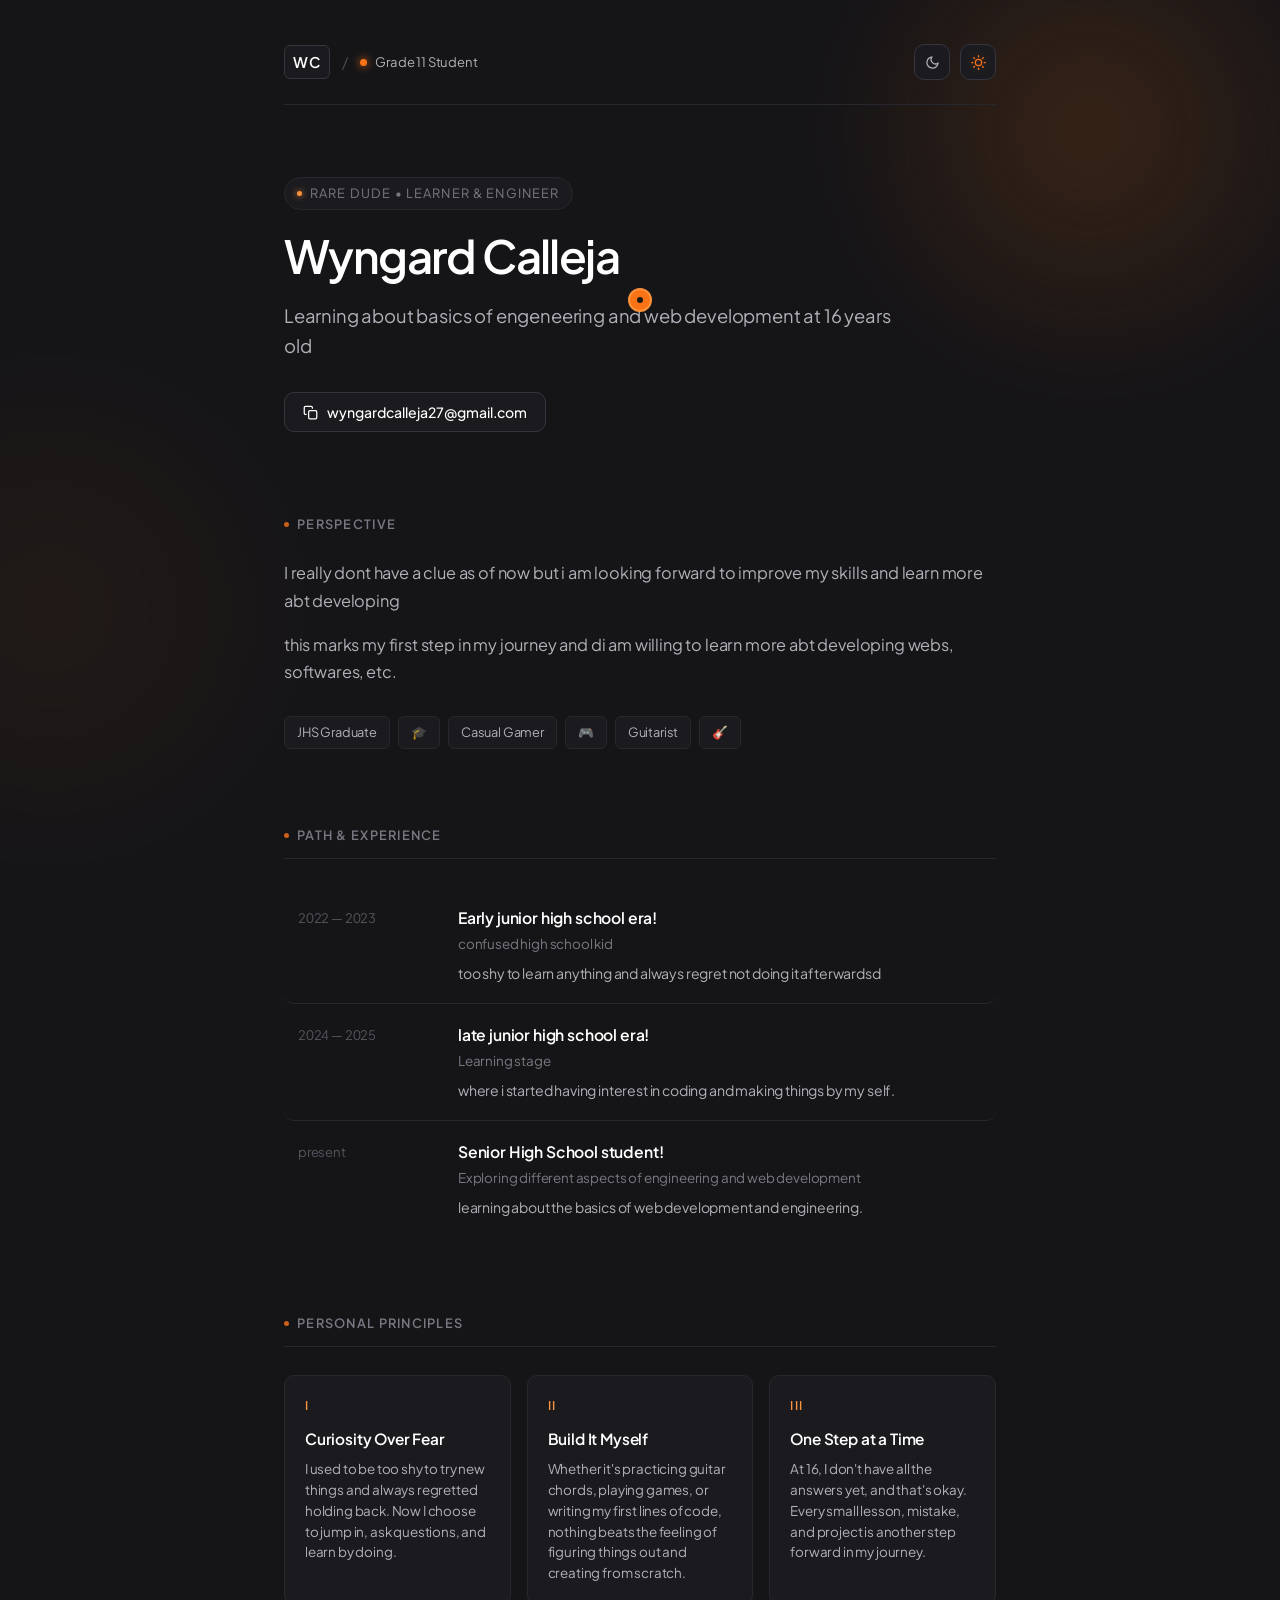
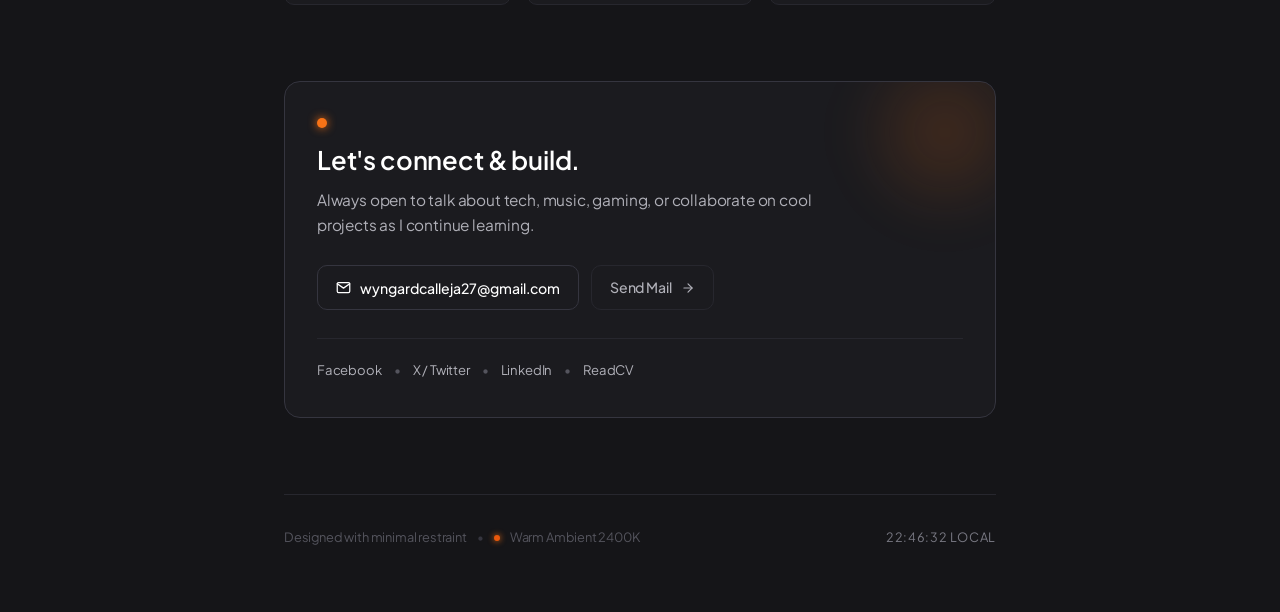
==== index.html @ b014ed05 "Initial commit: minimalist portfolio website" ====
<!DOCTYPE html>
<html lang="en">

<head>
  <meta charset="UTF-8">
  <meta name="viewport" content="width=device-width, initial-scale=1.0">
  <title>Profile — Minimalist Portfolio</title>
  <meta name="description"
    content="A minimalist profile website featuring calm typography, muted grays, soft whites, and cozy warm orange lighting.">
  <link rel="preconnect" href="https://fonts.googleapis.com">
  <link rel="preconnect" href="https://fonts.gstatic.com" crossorigin>
  <link href="https://fonts.googleapis.com/css2?family=Plus+Jakarta+Sans:wght@300;400;500;600&display=swap"
    rel="stylesheet">
  <link rel="stylesheet" href="style.css">
</head>

<body>

  <!-- Ambient Warm Lighting Background Elements -->
  <div class="ambient-glow ambient-glow-top" aria-hidden="true"></div>
  <div class="ambient-glow ambient-glow-side" aria-hidden="true"></div>
  <div class="cursor-glow" id="cursorGlow" aria-hidden="true"></div>

  <!-- Main Container -->
  <div class="page-wrapper">

    <!-- Top Navigation / Controls Bar -->
    <header class="top-nav">
      <div class="brand">
        <span class="brand-monogram">WC</span>
        <span class="brand-divider">/</span>
        <span class="brand-status">
          <span class="status-dot"></span>
          <span>Grade 11 Student</span>
        </span>
      </div>

      <div class="nav-controls">
        <!-- Theme Toggle (Dark / Light) -->
        <button class="toggle-btn" id="themeBtn" type="button" aria-label="Toggle dark or light theme"
          title="Toggle theme">
          <span class="toggle-icon" id="themeIcon" aria-hidden="true">
            <svg width="15" height="15" viewBox="0 0 24 24" fill="none" stroke="currentColor" stroke-width="2"
              stroke-linecap="round" stroke-linejoin="round">
              <path d="M21 12.79A9 9 0 1 1 11.21 3 7 7 0 0 0 21 12.79z"></path>
            </svg>
          </span>
        </button>

        <!-- Warmth Toggle (On / Off) -->
        <button class="toggle-btn is-active" id="lightBtn" type="button" aria-label="Toggle warm ambient light"
          title="Toggle warm ambient light">
          <span class="toggle-icon light-toggle-icon" id="lightIcon" aria-hidden="true">
            <svg width="15" height="15" viewBox="0 0 24 24" fill="none" stroke="currentColor" stroke-width="2"
              stroke-linecap="round" stroke-linejoin="round">
              <circle cx="12" cy="12" r="5"></circle>
              <line x1="12" y1="1" x2="12" y2="3"></line>
              <line x1="12" y1="21" x2="12" y2="23"></line>
              <line x1="4.22" y1="4.22" x2="5.64" y2="5.64"></line>
              <line x1="18.36" y1="18.36" x2="19.78" y2="19.78"></line>
              <line x1="1" y1="12" x2="3" y2="12"></line>
              <line x1="21" y1="12" x2="23" y2="12"></line>
              <line x1="4.22" y1="19.78" x2="5.64" y2="18.36"></line>
              <line x1="18.36" y1="5.64" x2="19.78" y2="4.22"></line>
            </svg>
          </span>
        </button>
      </div>
    </header>

    <!-- Main Content -->
    <main class="main-content">

      <!-- Hero Section -->
      <section class="section hero-section">
        <div class="hero-badge">
          <span class="badge-flare"></span>
          <span>Rare dude &bull; Learner &amp; Engineer</span>
        </div>

        <h1 class="hero-title">
          Wyngard Calleja
        </h1>

        <p class="hero-tagline">
          Learning about basics of engeneering and web development at 16 years old
        </p>

        <div class="hero-actions">
          <button class="btn btn-primary" id="copyEmailBtn" data-email="wyngardcalleja27@gmail.com">
            <svg width="15" height="15" viewBox="0 0 24 24" fill="none" stroke="currentColor" stroke-width="2"
              stroke-linecap="round" stroke-linejoin="round">
              <rect x="9" y="9" width="13" height="13" rx="2" ry="2"></rect>
              <path d="M5 15H4a2 2 0 0 1-2-2V4a2 2 0 0 1 2-2h9a2 2 0 0 1 2 2v1"></path>
            </svg>
            <span>wyngardcalleja27@gmail.com</span>
          </button>
        </div>
      </section>

      <!-- About / Philosophy Section -->
      <section class="section about-section">
        <div class="section-label">
          <span class="label-dot"></span>
          <span>Perspective</span>
        </div>

        <div class="about-grid">
          <div class="about-text">
            <p>
              I really dont have a clue as of now but i am looking forward to improve my skills and learn more abt
              developing
            </p>
            <p>
              this marks my first step in my journey and di am willing to learn more abt developing webs, softwares,
              etc.
            </p>
          </div>

          <div class="focus-tags">
            <span class="tag">JHS Graduate</span>
            <span class="tag">🎓</span>
            <span class="tag">Casual Gamer</span>
            <span class="tag">🎮</span>
            <span class="tag">Guitarist</span>
            <span class="tag">🎸</span>
          </div>
        </div>
      </section>

      <!-- Experience / Timeline Section -->
      <section class="section experience-section">
        <div class="section-header">
          <div class="section-label">
            <span class="label-dot"></span>
            <span>Path &amp; Experience</span>
          </div>
        </div>

        <div class="experience-list">
          <div class="experience-row">
            <div class="exp-period">2022 &mdash; 2023</div>
            <div class="exp-details">
              <div class="exp-role">Early junior high school era!</div>
              <div class="exp-org">confused high school kid</div>
              <p class="exp-summary">too shy to learn anything and always regret not doing it afterwardsd </p>
            </div>
          </div>

          <div class="experience-row">
            <div class="exp-period">2024 &mdash; 2025</div>
            <div class="exp-details">
              <div class="exp-role">late junior high school era!</div>
              <div class="exp-org">Learning stage</div>
              <p class="exp-summary">where i started having interest in coding and making things by my self.</p>
            </div>
          </div>

          <div class="experience-row">
            <div class="exp-period">present</div>
            <div class="exp-details">
              <div class="exp-role">Senior High School student!</div>
              <div class="exp-org">Exploring different aspects of engineering and web development</div>
              <p class="exp-summary">learning about the basics of web development and engineering.</p>
            </div>
          </div>
        </div>
      </section>

      <!-- Principles Section -->
      <section class="section principles-section">
        <div class="section-header">
          <div class="section-label">
            <span class="label-dot"></span>
            <span>Personal Principles</span>
          </div>
        </div>

        <div class="principles-grid">
          <div class="principle-card">
            <span class="principle-index">I</span>
            <h4 class="principle-title">Curiosity Over Fear</h4>
            <p class="principle-text">I used to be too shy to try new things and always regretted holding back. Now I
              choose to jump in, ask questions, and learn by doing.</p>
          </div>

          <div class="principle-card">
            <span class="principle-index">II</span>
            <h4 class="principle-title">Build It Myself</h4>
            <p class="principle-text">Whether it's practicing guitar chords, playing games, or writing my first lines of
              code, nothing beats the feeling of figuring things out and creating from scratch.</p>
          </div>

          <div class="principle-card">
            <span class="principle-index">III</span>
            <h4 class="principle-title">One Step at a Time</h4>
            <p class="principle-text">At 16, I don't have all the answers yet, and that's okay. Every small lesson,
              mistake, and project is another step forward in my journey.</p>
          </div>
        </div>
      </section>

      <!-- Contact / Connect Section -->
      <section class="section contact-section">
        <div class="contact-box">
          <div class="contact-header">
            <div class="warm-indicator"></div>
            <h2 class="contact-title">Let's connect &amp; build.</h2>
            <p class="contact-subtitle">
              Always open to talk about tech, music, gaming, or collaborate on cool projects as I continue learning.
            </p>
          </div>

          <div class="contact-actions">
            <button class="btn btn-primary" id="copyEmailBtnSecondary" data-email="wyngardcalleja27@gmail.com">
              <svg width="15" height="15" viewBox="0 0 24 24" fill="none" stroke="currentColor" stroke-width="2"
                stroke-linecap="round" stroke-linejoin="round">
                <path d="M4 4h16c1.1 0 2 .9 2 2v12c0 1.1-.9 2-2 2H4c-1.1 0-2-.9-2-2V6c0-1.1.9-2 2-2z"></path>
                <polyline points="22,6 12,13 2,6"></polyline>
              </svg>
              <span>wyngardcalleja27@gmail.com</span>
            </button>

            <a href="mailto:wyngardcalleja27@gmail.com" class="btn btn-secondary">
              <span>Send Mail</span>
              <svg width="14" height="14" viewBox="0 0 24 24" fill="none" stroke="currentColor" stroke-width="2"
                stroke-linecap="round" stroke-linejoin="round">
                <line x1="5" y1="12" x2="19" y2="12"></line>
                <polyline points="12 5 19 12 12 19"></polyline>
              </svg>
            </a>
          </div>

          <div class="social-links">
            <a href="https://www.facebook.com/wyncalleja27" target="_blank" rel="noopener noreferrer"
              class="social-link">Facebook</a>
            <span class="social-sep">&bull;</span>
            <a href="https://x.com" target="_blank" rel="noopener noreferrer" class="social-link">X / Twitter</a>
            <span class="social-sep">&bull;</span>
            <a href="https://linkedin.com" target="_blank" rel="noopener noreferrer" class="social-link">LinkedIn</a>
            <span class="social-sep">&bull;</span>
            <a href="https://readcv.com" target="_blank" rel="noopener noreferrer" class="social-link">ReadCV</a>
          </div>
        </div>
      </section>

    </main>

    <!-- Footer -->
    <footer class="footer">
      <div class="footer-left">
        <span>Designed with minimal restraint</span>
        <span class="footer-divider">&bull;</span>
        <span class="warm-dot-small"></span>
        <span>Warm Ambient 2400K</span>
      </div>

      <div class="footer-right">
        <span id="localTimeDisplay">00:00:00</span>
      </div>
    </footer>

  </div>

  <!-- Minimal Toast Notification -->
  <div class="toast" id="toast" role="status" aria-live="polite">
    <span class="toast-warm-icon">&bull;</span>
    <span class="toast-text" id="toastText">Email copied to clipboard</span>
  </div>

  <script src="script.js"></script>
</body>

</html>
---- style.css ----
/* ==========================================================================
   MINIMALIST PROFILE & PORTFOLIO STYLESHEET
   Palette: Grayscale (zinc/charcoal grays & white) + Warm Amber/Orange Lighting
   Design: Deep calm tones, zero clutter, warm atmospheric glow.
   ========================================================================== */

/* --------------------------------------------------------------------------
   Root Variables (Curated Grayscale & Warm Luminescence)
   -------------------------------------------------------------------------- */
:root {
  /* Surface Grays (from deep subdued slate to elevated cards) */
  --bg-primary: #151518;
  --bg-secondary: #1b1b1f;
  --bg-tertiary: #232328;
  --bg-elevated: #292930;
  --bg-hover: #32323b;
  --bg-pill: #1f1f24;

  /* Borders & Dividers */
  --border-subtle: #27272e;
  --border-medium: #35353f;
  --border-active: #4a4a58;

  /* Typography Grays & White */
  --text-white: #ffffff;
  --text-primary: #ededf0;
  --text-secondary: #b0b0b8;
  --text-muted: #787882;
  --text-dim: #54545d;

  /* Warm Orange / Amber Lighting Accents */
  --warm-orange-core: #ea580c;
  --warm-orange-glow: #f97316;
  --warm-orange-light: #fb923c;
  --warm-orange-soft: #fdba74;
  --warm-orange-pale: #ffedd5;

  /* Warm Transparent Hex Alpha Tokens */
  --warm-alpha-05: #f973160d;
  --warm-alpha-10: #f973161a;
  --warm-alpha-18: #f973162e;
  --warm-alpha-30: #f973164d;
  --warm-alpha-50: #f9731680;

  /* White Transparent Hex Alpha Tokens */
  --white-alpha-05: #ffffff0d;
  --white-alpha-10: #ffffff1a;
  --white-alpha-15: #ffffff26;
  --white-alpha-20: #ffffff33;

  /* Typography & Layout Metrics */
  --font-stack: "Plus Jakarta Sans", -apple-system, BlinkMacSystemFont, "Segoe UI", Roboto, sans-serif;
  --content-max-width: 760px;
  --radius-sm: 6px;
  --radius-md: 10px;
  --radius-lg: 16px;
  --radius-full: 9999px;

  /* Transitions */
  --transition-fast: 0.15s ease;
  --transition-smooth: 0.25s cubic-bezier(0.16, 1, 0.3, 1);
  --transition-warmth: 0.5s cubic-bezier(0.16, 1, 0.3, 1);
}

/* --------------------------------------------------------------------------
   Light Mode Variables (Soft linen gray & whites, charcoal text, warm amber)
   -------------------------------------------------------------------------- */
body[data-theme="light"] {
  /* Surface Grays (Soft linen/stone canvas to crisp elevated white cards) */
  --bg-primary: #eaeae7;
  --bg-secondary: #f4f4f1;
  --bg-tertiary: #fcfcfb;
  --bg-elevated: #ffffff;
  --bg-hover: #e0e0dc;
  --bg-pill: #e3e3de;

  /* Borders & Dividers */
  --border-subtle: #d6d6d0;
  --border-medium: #c7c7c0;
  --border-active: #adada4;

  /* Typography Grays & Whites (No pure dark zero, strictly charcoal & slate) */
  --text-white: #17171c;
  --text-primary: #272730;
  --text-secondary: #565662;
  --text-muted: #787886;
  --text-dim: #9696a2;

  /* Transparent White/Gray Shadows for light surfaces */
  --white-alpha-05: #17171c0a;
  --white-alpha-10: #17171c14;
  --white-alpha-15: #17171c1f;
  --white-alpha-20: #17171c26;

  /* Warm Transparent Hex Alpha Tokens tuned for light background */
  --warm-alpha-05: #f9731612;
  --warm-alpha-10: #f9731620;
  --warm-alpha-18: #f973162e;
  --warm-alpha-30: #f9731644;
  --warm-alpha-50: #f9731666;
}

/* --------------------------------------------------------------------------
   Reset & Baseline
   -------------------------------------------------------------------------- */
*, *::before, *::after {
  box-sizing: border-box;
  margin: 0;
  padding: 0;
}

html {
  font-size: 16px;
  scroll-behavior: smooth;
  -webkit-text-size-adjust: 100%;
}

body {
  min-height: 100vh;
  background-color: var(--bg-primary);
  color: var(--text-primary);
  font-family: var(--font-stack);
  font-size: 0.95rem;
  line-height: 1.65;
  letter-spacing: -0.011em;
  -webkit-font-smoothing: antialiased;
  -moz-osx-font-smoothing: grayscale;
  overflow-x: hidden;
  position: relative;
  transition: background-color var(--transition-smooth), color var(--transition-smooth);
}

a {
  color: inherit;
  text-decoration: none;
  transition: color var(--transition-fast);
}

button {
  font-family: inherit;
  cursor: pointer;
  border: none;
  outline: none;
  background: transparent;
}

/* --------------------------------------------------------------------------
   Ambient Warm Lighting Effects (Oranges, Low Brightness, Soft Glow)
   -------------------------------------------------------------------------- */
.ambient-glow {
  position: fixed;
  pointer-events: none;
  z-index: 0;
  border-radius: 50%;
  transition: opacity var(--transition-warmth), transform var(--transition-warmth);
}

/* Warm desk lamp glow originating from top-right corner */
.ambient-glow-top {
  top: -160px;
  right: -100px;
  width: 580px;
  height: 580px;
  background: radial-gradient(circle, var(--warm-alpha-18) 0%, var(--warm-alpha-05) 45%, transparent 70%);
  filter: blur(50px);
  opacity: 0.85;
}

/* Secondary warm soft dusk reflection from lower left */
.ambient-glow-side {
  top: 40%;
  left: -200px;
  width: 500px;
  height: 500px;
  background: radial-gradient(circle, var(--warm-alpha-10) 0%, var(--warm-alpha-05) 50%, transparent 75%);
  filter: blur(65px);
  opacity: 0.6;
}

/* Solid Warm Orange Mouse Follower (Sharp, zero blur, reactive overlay) */
.cursor-glow {
  position: fixed;
  top: 0;
  left: 0;
  width: 24px;
  height: 24px;
  margin-top: -12px;
  margin-left: -12px;
  border-radius: 50%;
  background-color: var(--warm-orange-glow);
  border: 2px solid var(--warm-orange-light);
  pointer-events: none;
  z-index: 999;
  opacity: 1;
  transform: translate3d(0, 0, 0);
  transition: width var(--transition-fast), height var(--transition-fast), margin var(--transition-fast), background-color var(--transition-fast), border-color var(--transition-fast), opacity var(--transition-smooth);
}

/* Precision center pip */
.cursor-glow::after {
  content: "";
  position: absolute;
  top: 50%;
  left: 50%;
  transform: translate(-50%, -50%);
  width: 6px;
  height: 6px;
  border-radius: 50%;
  background-color: var(--bg-primary);
  transition: transform var(--transition-fast), background-color var(--transition-fast), width var(--transition-fast), height var(--transition-fast);
}

/* When the solid orange follower overlays any element */
.cursor-glow.cursor-overlay-active {
  width: 48px;
  height: 48px;
  margin-top: -24px;
  margin-left: -24px;
  background-color: var(--warm-orange-core);
  border-color: var(--warm-orange-pale);
  opacity: 0.95;
}

.cursor-glow.cursor-overlay-active::after {
  width: 8px;
  height: 8px;
  background-color: var(--text-white);
}

/* Dynamic Warmth Intensity Presets (Controlled via JS) */
body[data-warmth="warm"] .ambient-glow-top {
  opacity: 0.95;
  filter: blur(45px);
}
body[data-warmth="warm"] .cursor-glow {
  opacity: 1;
}

body[data-warmth="cozy"] .ambient-glow-top {
  opacity: 0.65;
  filter: blur(60px);
}
body[data-warmth="cozy"] .cursor-glow {
  opacity: 0.85;
}

body[data-warmth="dim"] .ambient-glow-top {
  opacity: 0.3;
  filter: blur(75px);
}
body[data-warmth="dim"] .ambient-glow-side {
  opacity: 0.2;
}
body[data-warmth="dim"] .cursor-glow {
  opacity: 0.6;
}

body[data-warmth="off"] .ambient-glow {
  opacity: 0;
}
body[data-warmth="off"] .cursor-glow {
  opacity: 0;
}

/* --------------------------------------------------------------------------
   Layout Container
   -------------------------------------------------------------------------- */
.page-wrapper {
  position: relative;
  z-index: 2;
  max-width: var(--content-max-width);
  margin: 0 auto;
  padding: 44px 24px 64px 24px;
  display: flex;
  flex-direction: column;
  min-height: 100vh;
}

/* --------------------------------------------------------------------------
   Header / Top Navigation
   -------------------------------------------------------------------------- */
.top-nav {
  display: flex;
  justify-content: space-between;
  align-items: center;
  margin-bottom: 72px;
  padding-bottom: 24px;
  border-bottom: 1px solid var(--border-subtle);
}

.brand {
  display: inline-flex;
  align-items: center;
  gap: 12px;
}

.brand-monogram {
  font-weight: 600;
  font-size: 0.92rem;
  letter-spacing: 0.08em;
  color: var(--text-white);
  padding: 4px 8px;
  border: 1px solid var(--border-medium);
  border-radius: var(--radius-sm);
  background-color: var(--bg-secondary);
  transition: all var(--transition-fast);
}

.brand-monogram:hover,
.brand-monogram.is-overlaid {
  background-color: var(--warm-orange-glow);
  color: var(--bg-primary);
  border-color: var(--warm-orange-core);
  box-shadow: 0 0 12px var(--warm-alpha-30);
  transform: translateY(-1px);
}

.brand-divider {
  color: var(--text-dim);
  font-weight: 300;
}

.brand-status {
  display: inline-flex;
  align-items: center;
  gap: 8px;
  font-size: 0.82rem;
  color: var(--text-secondary);
  font-weight: 400;
}

.status-dot {
  width: 7px;
  height: 7px;
  border-radius: 50%;
  background-color: var(--warm-orange-glow);
  box-shadow: 0 0 8px var(--warm-orange-glow);
  animation: warmPulse 3s ease-in-out infinite;
}

@keyframes warmPulse {
  0%, 100% {
    opacity: 1;
    transform: scale(1);
    box-shadow: 0 0 8px var(--warm-orange-glow);
  }
  50% {
    opacity: 0.55;
    transform: scale(0.9);
    box-shadow: 0 0 4px var(--warm-orange-glow);
  }
}

.nav-controls {
  display: inline-flex;
  align-items: center;
  gap: 10px;
}

/* Minimalist Header Toggle Buttons (Theme & Warmth) */
.toggle-btn {
  display: inline-flex;
  align-items: center;
  justify-content: center;
  width: 36px;
  height: 36px;
  border-radius: var(--radius-md);
  background-color: var(--bg-secondary);
  border: 1px solid var(--border-medium);
  color: var(--text-secondary);
  cursor: pointer;
  transition: all var(--transition-fast);
  position: relative;
}

.toggle-btn:hover,
.toggle-btn.is-overlaid {
  border-color: var(--warm-orange-glow);
  background-color: var(--bg-tertiary);
  color: var(--warm-orange-light);
  box-shadow: 0 0 12px var(--warm-alpha-30);
  transform: translateY(-1px);
}

.toggle-btn:active {
  transform: scale(0.92);
}

.toggle-icon {
  display: flex;
  align-items: center;
  justify-content: center;
  transition: transform var(--transition-fast), color var(--transition-fast);
}

/* Active warmth toggle */
.toggle-btn.is-active .toggle-icon {
  color: var(--warm-orange-glow);
  filter: drop-shadow(0 0 4px var(--warm-alpha-30));
}

.toggle-btn#lightBtn:not(.is-active) {
  opacity: 0.55;
}

.toggle-btn#lightBtn:not(.is-active):hover {
  opacity: 1;
}

/* --------------------------------------------------------------------------
   Hero Section
   -------------------------------------------------------------------------- */
.hero-section {
  margin-bottom: 76px;
}

.hero-badge {
  display: inline-flex;
  align-items: center;
  gap: 8px;
  font-size: 0.8rem;
  color: var(--text-muted);
  text-transform: uppercase;
  letter-spacing: 0.09em;
  margin-bottom: 20px;
  padding: 5px 12px;
  border-radius: var(--radius-full);
  background-color: var(--bg-secondary);
  border: 1px solid var(--border-subtle);
  transition: all var(--transition-fast);
}

.hero-badge:hover,
.hero-badge.is-overlaid {
  border-color: var(--warm-orange-glow);
  background-color: var(--bg-tertiary);
  color: var(--warm-orange-light);
  box-shadow: 0 0 14px var(--warm-alpha-18);
  transform: translateY(-1px);
}

.badge-flare {
  width: 5px;
  height: 5px;
  border-radius: 50%;
  background-color: var(--warm-orange-light);
  box-shadow: 0 0 6px var(--warm-orange-light);
  transition: transform var(--transition-fast);
}

.hero-badge:hover .badge-flare,
.hero-badge.is-overlaid .badge-flare {
  transform: scale(1.4);
  background-color: var(--warm-orange-glow);
}

.hero-title {
  font-size: 2.85rem;
  font-weight: 600;
  line-height: 1.12;
  letter-spacing: -0.035em;
  color: var(--text-white);
  margin-bottom: 20px;
  transition: color var(--transition-smooth);
}

.hero-title:hover,
.hero-title.is-overlaid {
  color: var(--warm-orange-pale);
}

.hero-tagline {
  font-size: 1.15rem;
  line-height: 1.6;
  color: var(--text-secondary);
  max-width: 620px;
  font-weight: 400;
  margin-bottom: 32px;
}

.hero-actions {
  display: flex;
  flex-wrap: wrap;
  gap: 12px;
}

/* --------------------------------------------------------------------------
   Buttons (Minimalist, Gray & White, Warm Hover Flare)
   -------------------------------------------------------------------------- */
.btn {
  display: inline-flex;
  align-items: center;
  gap: 9px;
  font-size: 0.88rem;
  font-weight: 500;
  padding: 10px 18px;
  border-radius: var(--radius-md);
  transition: all var(--transition-fast);
  white-space: nowrap;
}

.btn-primary {
  background-color: var(--bg-secondary);
  color: var(--text-white);
  border: 1px solid var(--border-medium);
}

.btn-primary:hover,
.btn-primary.is-overlaid {
  background-color: var(--warm-orange-glow);
  color: var(--bg-primary);
  border-color: var(--warm-orange-core);
  box-shadow: 0 0 16px var(--warm-alpha-30);
  transform: translateY(-2px);
}

.btn-primary:hover svg,
.btn-primary.is-overlaid svg {
  stroke: var(--bg-primary);
}

.btn-primary:active {
  transform: translateY(0);
}

.btn-secondary {
  background-color: transparent;
  color: var(--text-secondary);
  border: 1px solid var(--border-subtle);
}

.btn-secondary:hover,
.btn-secondary.is-overlaid {
  background-color: var(--bg-secondary);
  color: var(--warm-orange-light);
  border-color: var(--warm-orange-glow);
  box-shadow: 0 0 12px var(--warm-alpha-18);
  transform: translateY(-2px);
}

/* --------------------------------------------------------------------------
   Shared Section Header Elements
   -------------------------------------------------------------------------- */
.section {
  margin-bottom: 76px;
}

.section-header {
  display: flex;
  justify-content: space-between;
  align-items: baseline;
  margin-bottom: 28px;
  border-bottom: 1px solid var(--border-subtle);
  padding-bottom: 12px;
}

.section-label {
  display: inline-flex;
  align-items: center;
  gap: 8px;
  font-size: 0.8rem;
  font-weight: 600;
  text-transform: uppercase;
  letter-spacing: 0.1em;
  color: var(--text-muted);
}

.label-dot {
  width: 5px;
  height: 5px;
  border-radius: 50%;
  background-color: var(--warm-orange-glow);
  opacity: 0.8;
}

.section-meta {
  font-size: 0.82rem;
  color: var(--text-dim);
  font-variant-numeric: tabular-nums;
}

/* --------------------------------------------------------------------------
   About Section
   -------------------------------------------------------------------------- */
.about-section .section-label {
  margin-bottom: 24px;
}

.about-grid {
  display: flex;
  flex-direction: column;
  gap: 24px;
}

.about-text {
  display: flex;
  flex-direction: column;
  gap: 16px;
  font-size: 1.02rem;
  line-height: 1.7;
  color: var(--text-secondary);
}

.about-text p strong {
  color: var(--text-white);
  font-weight: 500;
}

.focus-tags {
  display: flex;
  flex-wrap: wrap;
  gap: 8px;
  margin-top: 6px;
}

.tag {
  display: inline-block;
  font-size: 0.8rem;
  color: var(--text-secondary);
  background-color: var(--bg-secondary);
  border: 1px solid var(--border-subtle);
  border-radius: var(--radius-sm);
  padding: 5px 12px;
  transition: all var(--transition-fast);
  cursor: default;
}

.tag:hover,
.tag.is-overlaid {
  color: var(--bg-primary);
  background-color: var(--warm-orange-glow);
  border-color: var(--warm-orange-core);
  font-weight: 600;
  box-shadow: 0 0 14px var(--warm-alpha-30);
  transform: translateY(-2px) scale(1.05);
}

/* --------------------------------------------------------------------------
   Experience / Timeline Section
   -------------------------------------------------------------------------- */
.experience-list {
  display: flex;
  flex-direction: column;
}

.experience-row {
  display: grid;
  grid-template-columns: 140px 1fr;
  gap: 20px;
  padding: 18px 14px;
  border-radius: var(--radius-md);
  border-bottom: 1px solid var(--border-subtle);
  transition: all var(--transition-fast);
  cursor: default;
}

.experience-row:hover,
.experience-row.is-overlaid {
  background-color: var(--bg-secondary);
  border-bottom-color: var(--warm-alpha-30);
  box-shadow: 0 4px 18px var(--warm-alpha-10);
  transform: translateX(4px);
}

.experience-row:last-child {
  border-bottom: none;
}

.exp-period {
  font-size: 0.82rem;
  color: var(--text-dim);
  font-variant-numeric: tabular-nums;
  padding-top: 2px;
  transition: color var(--transition-fast);
}

.experience-row:hover .exp-period,
.experience-row.is-overlaid .exp-period {
  color: var(--warm-orange-glow);
  font-weight: 600;
}

.exp-role {
  font-size: 0.98rem;
  font-weight: 600;
  color: var(--text-white);
  margin-bottom: 2px;
  transition: color var(--transition-fast);
}

.experience-row:hover .exp-role,
.experience-row.is-overlaid .exp-role {
  color: var(--warm-orange-light);
}

.exp-org {
  font-size: 0.84rem;
  color: var(--text-muted);
  margin-bottom: 8px;
}

.exp-summary {
  font-size: 0.88rem;
  line-height: 1.55;
  color: var(--text-secondary);
}

/* --------------------------------------------------------------------------
   Principles Section (Triptych)
   -------------------------------------------------------------------------- */
.principles-grid {
  display: grid;
  grid-template-columns: repeat(auto-fit, minmax(210px, 1fr));
  gap: 16px;
}

.principle-card {
  background-color: var(--bg-secondary);
  border: 1px solid var(--border-subtle);
  border-radius: var(--radius-md);
  padding: 20px;
  transition: all var(--transition-fast);
}

.principle-card:hover,
.principle-card.is-overlaid {
  border-color: var(--warm-orange-glow);
  background-color: var(--bg-tertiary);
  box-shadow: 0 8px 24px var(--warm-alpha-18);
  transform: translateY(-3px);
}

.principle-index {
  display: block;
  font-size: 0.75rem;
  font-weight: 600;
  letter-spacing: 0.1em;
  color: var(--warm-orange-light);
  margin-bottom: 10px;
  transition: all var(--transition-fast);
}

.principle-card:hover .principle-index,
.principle-card.is-overlaid .principle-index {
  color: var(--warm-orange-glow);
  transform: scale(1.15);
}

.principle-title {
  font-size: 0.96rem;
  font-weight: 600;
  color: var(--text-white);
  margin-bottom: 8px;
  transition: color var(--transition-fast);
}

.principle-card:hover .principle-title,
.principle-card.is-overlaid .principle-title {
  color: var(--warm-orange-light);
}

.principle-text {
  font-size: 0.84rem;
  line-height: 1.55;
  color: var(--text-secondary);
  transition: color var(--transition-fast);
}

.principle-card:hover .principle-text,
.principle-card.is-overlaid .principle-text {
  color: var(--text-primary);
}

/* --------------------------------------------------------------------------
   Contact Section
   -------------------------------------------------------------------------- */
.contact-box {
  background-color: var(--bg-secondary);
  border: 1px solid var(--border-medium);
  border-radius: var(--radius-lg);
  padding: 36px 32px;
  position: relative;
  overflow: hidden;
  transition: all var(--transition-smooth);
}

.contact-box:hover,
.contact-box.is-overlaid {
  border-color: var(--warm-orange-glow);
  box-shadow: 0 10px 32px var(--warm-alpha-18);
}

/* Warm internal subtle corner lamp illumination inside the contact box */
.contact-box::after {
  content: "";
  position: absolute;
  top: -50px;
  right: -50px;
  width: 200px;
  height: 200px;
  background: radial-gradient(circle, var(--warm-alpha-18) 0%, transparent 70%);
  pointer-events: none;
  border-radius: 50%;
  filter: blur(20px);
}

.warm-indicator {
  width: 10px;
  height: 10px;
  border-radius: 50%;
  background-color: var(--warm-orange-glow);
  box-shadow: 0 0 10px var(--warm-orange-glow);
  margin-bottom: 16px;
  transition: transform var(--transition-fast), box-shadow var(--transition-fast);
}

.contact-box:hover .warm-indicator,
.contact-box.is-overlaid .warm-indicator {
  transform: scale(1.3);
  box-shadow: 0 0 14px var(--warm-orange-light);
}

.contact-title {
  font-size: 1.6rem;
  font-weight: 600;
  line-height: 1.25;
  color: var(--text-white);
  margin-bottom: 12px;
  transition: color var(--transition-fast);
}

.contact-box:hover .contact-title,
.contact-box.is-overlaid .contact-title {
  color: var(--warm-orange-pale);
}

.contact-subtitle {
  font-size: 0.96rem;
  line-height: 1.6;
  color: var(--text-secondary);
  max-width: 520px;
  margin-bottom: 28px;
}

.contact-actions {
  display: flex;
  flex-wrap: wrap;
  gap: 12px;
  margin-bottom: 28px;
}

.social-links {
  display: flex;
  flex-wrap: wrap;
  align-items: center;
  gap: 12px;
  font-size: 0.82rem;
  color: var(--text-muted);
  border-top: 1px solid var(--border-subtle);
  padding-top: 20px;
}

.social-link {
  color: var(--text-secondary);
  transition: all var(--transition-fast);
}

.social-link:hover,
.social-link.is-overlaid {
  color: var(--warm-orange-light);
  transform: translateY(-1px);
}

.social-sep {
  color: var(--text-dim);
}

/* --------------------------------------------------------------------------
   Footer
   -------------------------------------------------------------------------- */
.footer {
  margin-top: auto;
  padding-top: 32px;
  border-top: 1px solid var(--border-subtle);
  display: flex;
  justify-content: space-between;
  align-items: center;
  font-size: 0.8rem;
  color: var(--text-dim);
}

.footer-left {
  display: inline-flex;
  align-items: center;
  gap: 10px;
}

.footer-divider {
  color: var(--border-medium);
}

.warm-dot-small {
  width: 6px;
  height: 6px;
  border-radius: 50%;
  background-color: var(--warm-orange-core);
  box-shadow: 0 0 6px var(--warm-orange-glow);
  display: inline-block;
}

.footer-right {
  font-variant-numeric: tabular-nums;
  letter-spacing: 0.05em;
  color: var(--text-muted);
}

/* --------------------------------------------------------------------------
   Toast Notification (Clean minimalist confirmation)
   -------------------------------------------------------------------------- */
.toast {
  position: fixed;
  bottom: 28px;
  left: 50%;
  transform: translateX(-50%) translateY(20px);
  background-color: var(--bg-elevated);
  color: var(--text-white);
  border: 1px solid var(--border-active);
  box-shadow: 0 8px 24px var(--white-alpha-05), 0 0 16px var(--warm-alpha-10);
  border-radius: var(--radius-full);
  padding: 10px 20px;
  font-size: 0.84rem;
  font-weight: 500;
  display: inline-flex;
  align-items: center;
  gap: 8px;
  opacity: 0;
  visibility: hidden;
  transition: transform var(--transition-fast), opacity var(--transition-fast), visibility var(--transition-fast);
  z-index: 100;
}

.toast.show {
  opacity: 1;
  visibility: visible;
  transform: translateX(-50%) translateY(0);
}

.toast-warm-icon {
  color: var(--warm-orange-light);
  font-size: 1.2rem;
  line-height: 1;
}

/* --------------------------------------------------------------------------
   Responsive Breakpoints
   -------------------------------------------------------------------------- */
@media (max-width: 640px) {
  .page-wrapper {
    padding: 24px 18px 48px 18px;
  }

  .top-nav {
    flex-wrap: wrap;
    gap: 16px;
    margin-bottom: 48px;
  }

  .nav-controls {
    flex-wrap: wrap;
    gap: 8px;
  }

  .hero-title {
    font-size: 2.15rem;
  }

  .hero-tagline {
    font-size: 1.02rem;
  }

  .experience-row {
    grid-template-columns: 1fr;
    gap: 6px;
  }

  .exp-period {
    color: var(--warm-orange-light);
    font-weight: 500;
  }

  .contact-box {
    padding: 24px 20px;
  }

  .footer {
    flex-direction: column;
    align-items: flex-start;
    gap: 12px;
  }

  .ambient-glow-top {
    width: 380px;
    height: 380px;
    right: -120px;
    top: -120px;
  }
}
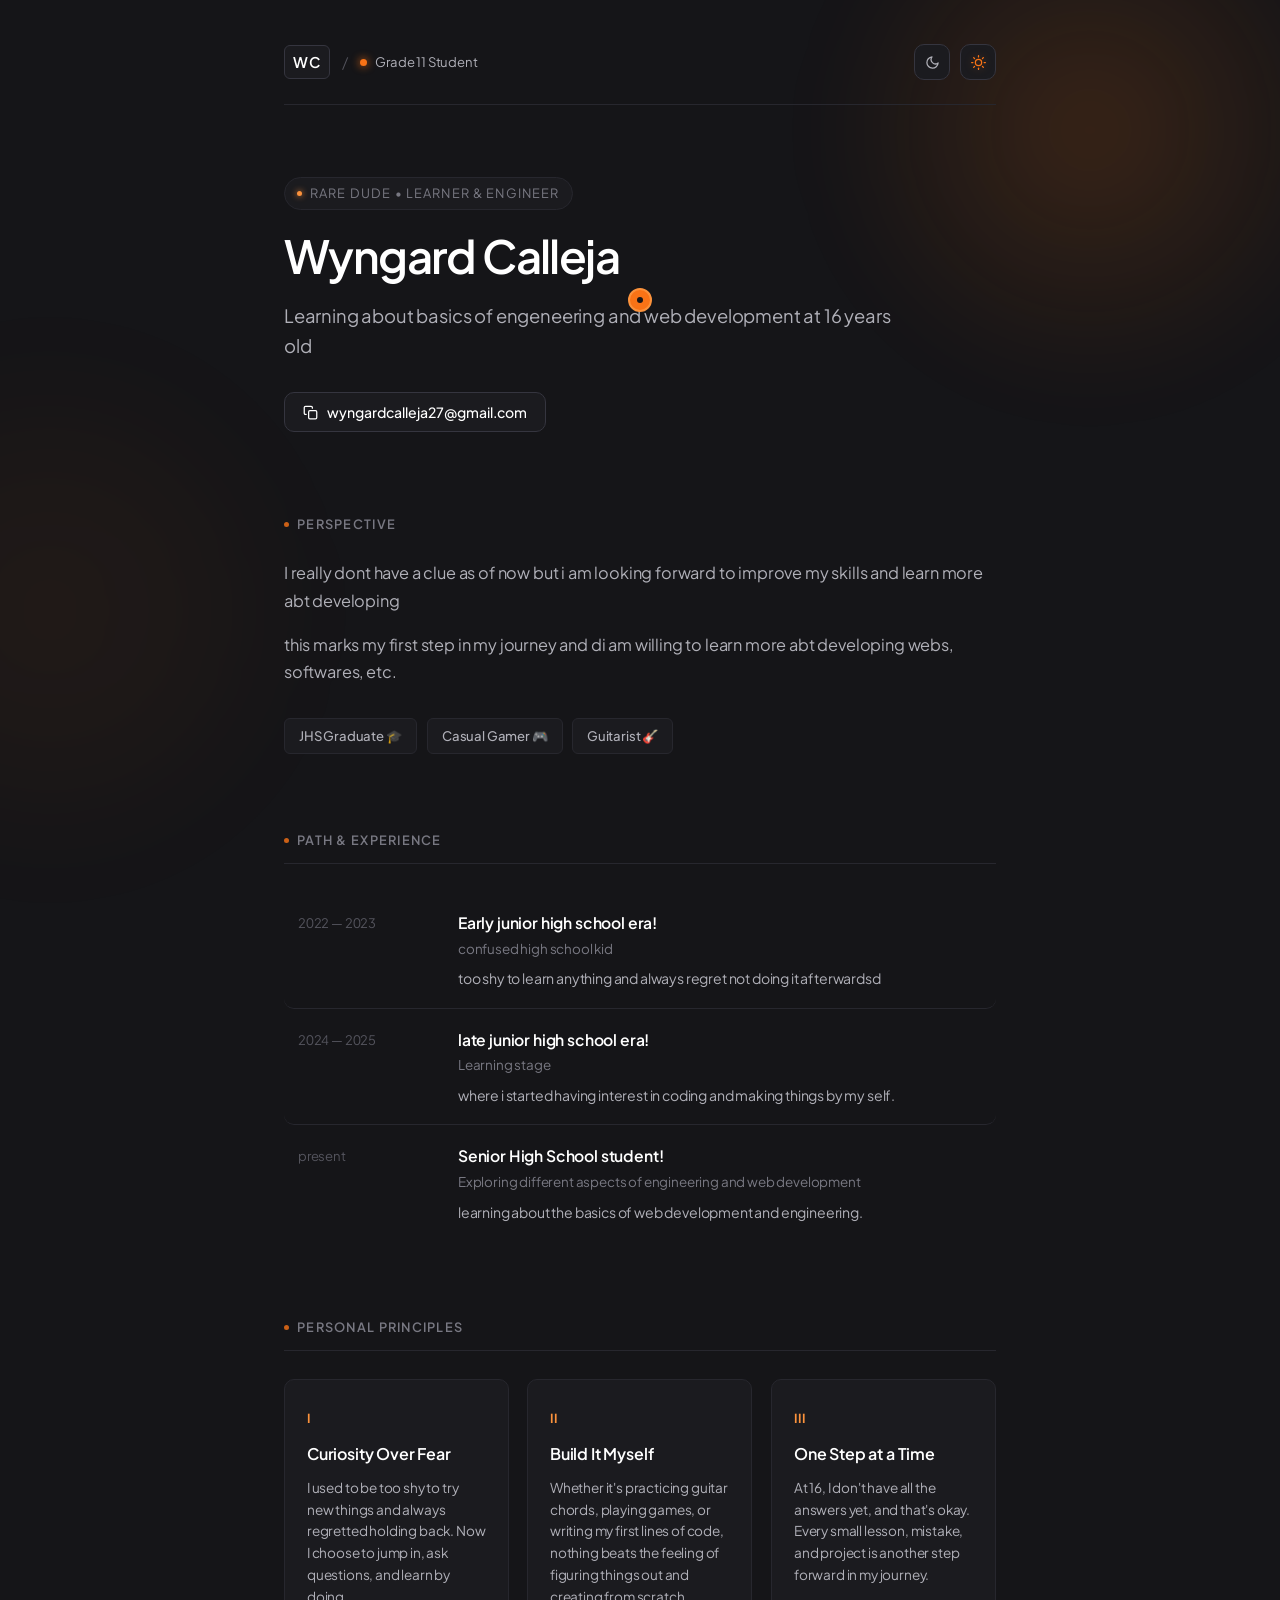
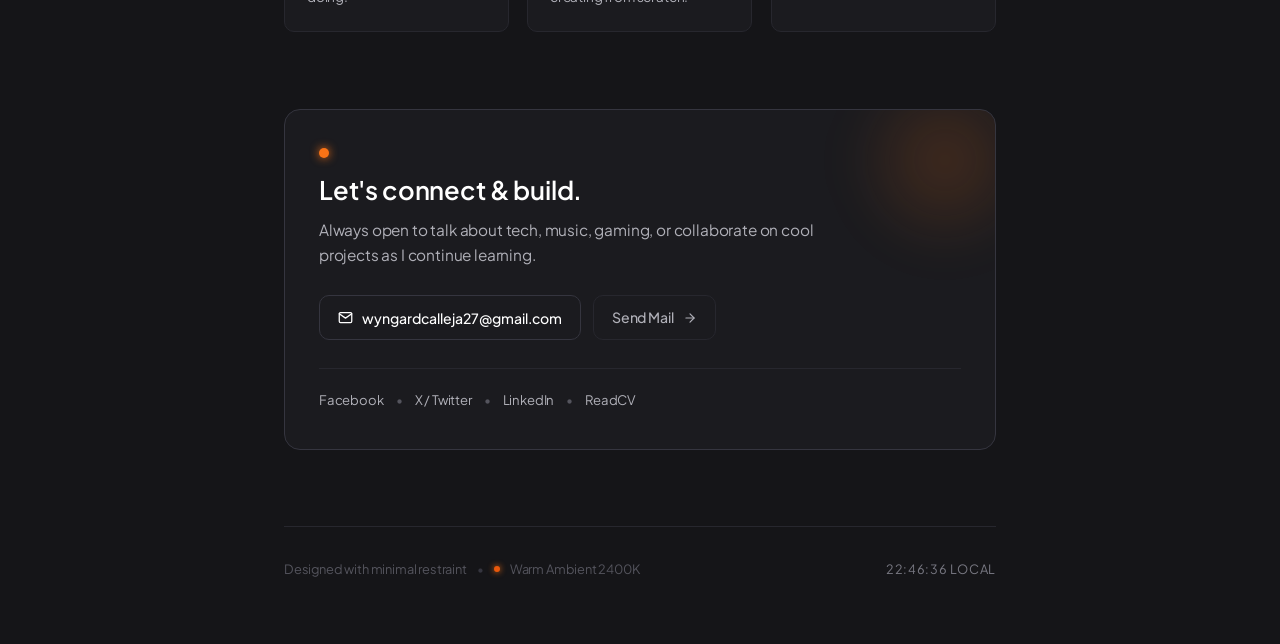
==== commit ed457b35: "Add 3D card observation tilt effect, parallax depth, and warm surface glare" ====
--- a/index.html
+++ b/index.html
@@ -118,12 +118,9 @@
           </div>
 
           <div class="focus-tags">
-            <span class="tag">JHS Graduate</span>
-            <span class="tag">🎓</span>
-            <span class="tag">Casual Gamer</span>
-            <span class="tag">🎮</span>
-            <span class="tag">Guitarist</span>
-            <span class="tag">🎸</span>
+            <span class="tag card-3d">JHS Graduate 🎓</span>
+            <span class="tag card-3d">Casual Gamer 🎮</span>
+            <span class="tag card-3d">Guitarist 🎸</span>
           </div>
         </div>
       </section>
@@ -177,21 +174,21 @@
         </div>
 
         <div class="principles-grid">
-          <div class="principle-card">
+          <div class="principle-card card-3d">
             <span class="principle-index">I</span>
             <h4 class="principle-title">Curiosity Over Fear</h4>
             <p class="principle-text">I used to be too shy to try new things and always regretted holding back. Now I
               choose to jump in, ask questions, and learn by doing.</p>
           </div>
 
-          <div class="principle-card">
+          <div class="principle-card card-3d">
             <span class="principle-index">II</span>
             <h4 class="principle-title">Build It Myself</h4>
             <p class="principle-text">Whether it's practicing guitar chords, playing games, or writing my first lines of
               code, nothing beats the feeling of figuring things out and creating from scratch.</p>
           </div>
 
-          <div class="principle-card">
+          <div class="principle-card card-3d">
             <span class="principle-index">III</span>
             <h4 class="principle-title">One Step at a Time</h4>
             <p class="principle-text">At 16, I don't have all the answers yet, and that's okay. Every small lesson,
@@ -202,7 +199,7 @@
 
       <!-- Contact / Connect Section -->
       <section class="section contact-section">
-        <div class="contact-box">
+        <div class="contact-box card-3d">
           <div class="contact-header">
             <div class="warm-indicator"></div>
             <h2 class="contact-title">Let's connect &amp; build.</h2>
--- a/style.css
+++ b/style.css
@@ -609,30 +609,40 @@
 .focus-tags {
   display: flex;
   flex-wrap: wrap;
-  gap: 8px;
-  margin-top: 6px;
+  gap: 10px;
+  margin-top: 8px;
+  perspective: 900px;
 }
 
 .tag {
   display: inline-block;
-  font-size: 0.8rem;
+  font-size: 0.82rem;
+  font-weight: 500;
   color: var(--text-secondary);
   background-color: var(--bg-secondary);
   border: 1px solid var(--border-subtle);
   border-radius: var(--radius-sm);
-  padding: 5px 12px;
+  padding: 6px 14px;
   transition: all var(--transition-fast);
   cursor: default;
-}
-
-.tag:hover,
-.tag.is-overlaid {
+  position: relative;
+}
+
+/* 3D Observation Badge for Tags */
+.tag.card-3d {
+  transform-style: preserve-3d;
+  will-change: transform, box-shadow;
+  transition: transform 0.3s cubic-bezier(0.16, 1, 0.3, 1), box-shadow 0.3s cubic-bezier(0.16, 1, 0.3, 1), background-color 0.15s ease, color 0.15s ease, border-color 0.15s ease;
+}
+
+.tag.card-3d:hover,
+.tag.card-3d.is-overlaid {
   color: var(--bg-primary);
   background-color: var(--warm-orange-glow);
   border-color: var(--warm-orange-core);
   font-weight: 600;
-  box-shadow: 0 0 14px var(--warm-alpha-30);
-  transform: translateY(-2px) scale(1.05);
+  box-shadow: 0 12px 24px var(--warm-alpha-30), 0 4px 8px var(--warm-alpha-18);
+  transform: translateY(-4px) translateZ(14px) scale(1.08);
 }
 
 /* --------------------------------------------------------------------------
@@ -706,88 +716,124 @@
 }
 
 /* --------------------------------------------------------------------------
-   Principles Section (Triptych)
+   Principles Section (3D Card Observation Grid)
    -------------------------------------------------------------------------- */
 .principles-grid {
   display: grid;
   grid-template-columns: repeat(auto-fit, minmax(210px, 1fr));
-  gap: 16px;
+  gap: 18px;
+  perspective: 1100px;
+}
+
+.card-3d {
+  transform-style: preserve-3d;
+  will-change: transform, box-shadow;
+  position: relative;
 }
 
 .principle-card {
   background-color: var(--bg-secondary);
   border: 1px solid var(--border-subtle);
   border-radius: var(--radius-md);
-  padding: 20px;
-  transition: all var(--transition-fast);
+  padding: 24px 22px;
+  transition: transform 0.35s cubic-bezier(0.16, 1, 0.3, 1), box-shadow 0.35s cubic-bezier(0.16, 1, 0.3, 1), border-color 0.2s ease, background-color 0.2s ease;
+  overflow: hidden;
+}
+
+/* 3D Floating Glare Reflection Layer */
+.card-3d-glare {
+  position: absolute;
+  inset: 0;
+  border-radius: inherit;
+  pointer-events: none;
+  background: radial-gradient(circle at var(--mouse-x, 50%) var(--mouse-y, 50%), var(--warm-alpha-30) 0%, transparent 60%);
+  opacity: 0;
+  transition: opacity 0.25s ease;
+  z-index: 5;
+}
+
+.principle-card:hover .card-3d-glare,
+.principle-card.is-overlaid .card-3d-glare,
+.contact-box:hover .card-3d-glare,
+.contact-box.is-overlaid .card-3d-glare {
+  opacity: 1;
 }
 
 .principle-card:hover,
 .principle-card.is-overlaid {
   border-color: var(--warm-orange-glow);
   background-color: var(--bg-tertiary);
-  box-shadow: 0 8px 24px var(--warm-alpha-18);
-  transform: translateY(-3px);
-}
-
+  box-shadow: 0 22px 45px var(--warm-alpha-18), 0 8px 18px var(--warm-alpha-10), 0 0 0 1px var(--warm-alpha-30);
+}
+
+/* 3D Floating Parallax Layers */
 .principle-index {
-  display: block;
-  font-size: 0.75rem;
-  font-weight: 600;
+  display: inline-block;
+  font-size: 0.78rem;
+  font-weight: 700;
   letter-spacing: 0.1em;
   color: var(--warm-orange-light);
-  margin-bottom: 10px;
+  margin-bottom: 12px;
+  transform: translateZ(28px);
   transition: all var(--transition-fast);
 }
 
 .principle-card:hover .principle-index,
 .principle-card.is-overlaid .principle-index {
   color: var(--warm-orange-glow);
-  transform: scale(1.15);
+  transform: translateZ(32px) scale(1.15);
 }
 
 .principle-title {
-  font-size: 0.96rem;
+  font-size: 1rem;
   font-weight: 600;
   color: var(--text-white);
-  margin-bottom: 8px;
-  transition: color var(--transition-fast);
+  margin-bottom: 10px;
+  transform: translateZ(22px);
+  transition: color var(--transition-fast), transform var(--transition-fast);
 }
 
 .principle-card:hover .principle-title,
 .principle-card.is-overlaid .principle-title {
   color: var(--warm-orange-light);
+  transform: translateZ(26px);
 }
 
 .principle-text {
-  font-size: 0.84rem;
-  line-height: 1.55;
+  font-size: 0.85rem;
+  line-height: 1.6;
   color: var(--text-secondary);
-  transition: color var(--transition-fast);
+  transform: translateZ(14px);
+  transition: color var(--transition-fast), transform var(--transition-fast);
 }
 
 .principle-card:hover .principle-text,
 .principle-card.is-overlaid .principle-text {
   color: var(--text-primary);
-}
-
-/* --------------------------------------------------------------------------
-   Contact Section
-   -------------------------------------------------------------------------- */
+  transform: translateZ(16px);
+}
+
+/* --------------------------------------------------------------------------
+   Contact Section (3D Pop-up Observation Card)
+   -------------------------------------------------------------------------- */
+.contact-section {
+  perspective: 1100px;
+}
+
 .contact-box {
   background-color: var(--bg-secondary);
   border: 1px solid var(--border-medium);
   border-radius: var(--radius-lg);
-  padding: 36px 32px;
+  padding: 38px 34px;
   position: relative;
   overflow: hidden;
-  transition: all var(--transition-smooth);
+  transition: transform 0.35s cubic-bezier(0.16, 1, 0.3, 1), box-shadow 0.35s cubic-bezier(0.16, 1, 0.3, 1), border-color 0.25s ease;
 }
 
 .contact-box:hover,
 .contact-box.is-overlaid {
   border-color: var(--warm-orange-glow);
-  box-shadow: 0 10px 32px var(--warm-alpha-18);
+  box-shadow: 0 26px 52px var(--warm-alpha-18), 0 10px 22px var(--warm-alpha-10), 0 0 0 1px var(--warm-alpha-30);
 }
 
 /* Warm internal subtle corner lamp illumination inside the contact box */
@@ -811,12 +857,13 @@
   background-color: var(--warm-orange-glow);
   box-shadow: 0 0 10px var(--warm-orange-glow);
   margin-bottom: 16px;
+  transform: translateZ(30px);
   transition: transform var(--transition-fast), box-shadow var(--transition-fast);
 }
 
 .contact-box:hover .warm-indicator,
 .contact-box.is-overlaid .warm-indicator {
-  transform: scale(1.3);
+  transform: translateZ(34px) scale(1.3);
   box-shadow: 0 0 14px var(--warm-orange-light);
 }
 
@@ -826,12 +873,14 @@
   line-height: 1.25;
   color: var(--text-white);
   margin-bottom: 12px;
-  transition: color var(--transition-fast);
+  transform: translateZ(24px);
+  transition: color var(--transition-fast), transform var(--transition-fast);
 }
 
 .contact-box:hover .contact-title,
 .contact-box.is-overlaid .contact-title {
   color: var(--warm-orange-pale);
+  transform: translateZ(28px);
 }
 
 .contact-subtitle {
@@ -840,6 +889,8 @@
   color: var(--text-secondary);
   max-width: 520px;
   margin-bottom: 28px;
+  transform: translateZ(16px);
+  transition: transform var(--transition-fast);
 }
 
 .contact-actions {
@@ -847,6 +898,8 @@
   flex-wrap: wrap;
   gap: 12px;
   margin-bottom: 28px;
+  transform: translateZ(26px);
+  transition: transform var(--transition-fast);
 }
 
 .social-links {
@@ -858,6 +911,8 @@
   color: var(--text-muted);
   border-top: 1px solid var(--border-subtle);
   padding-top: 20px;
+  transform: translateZ(14px);
+  transition: transform var(--transition-fast);
 }
 
 .social-link {
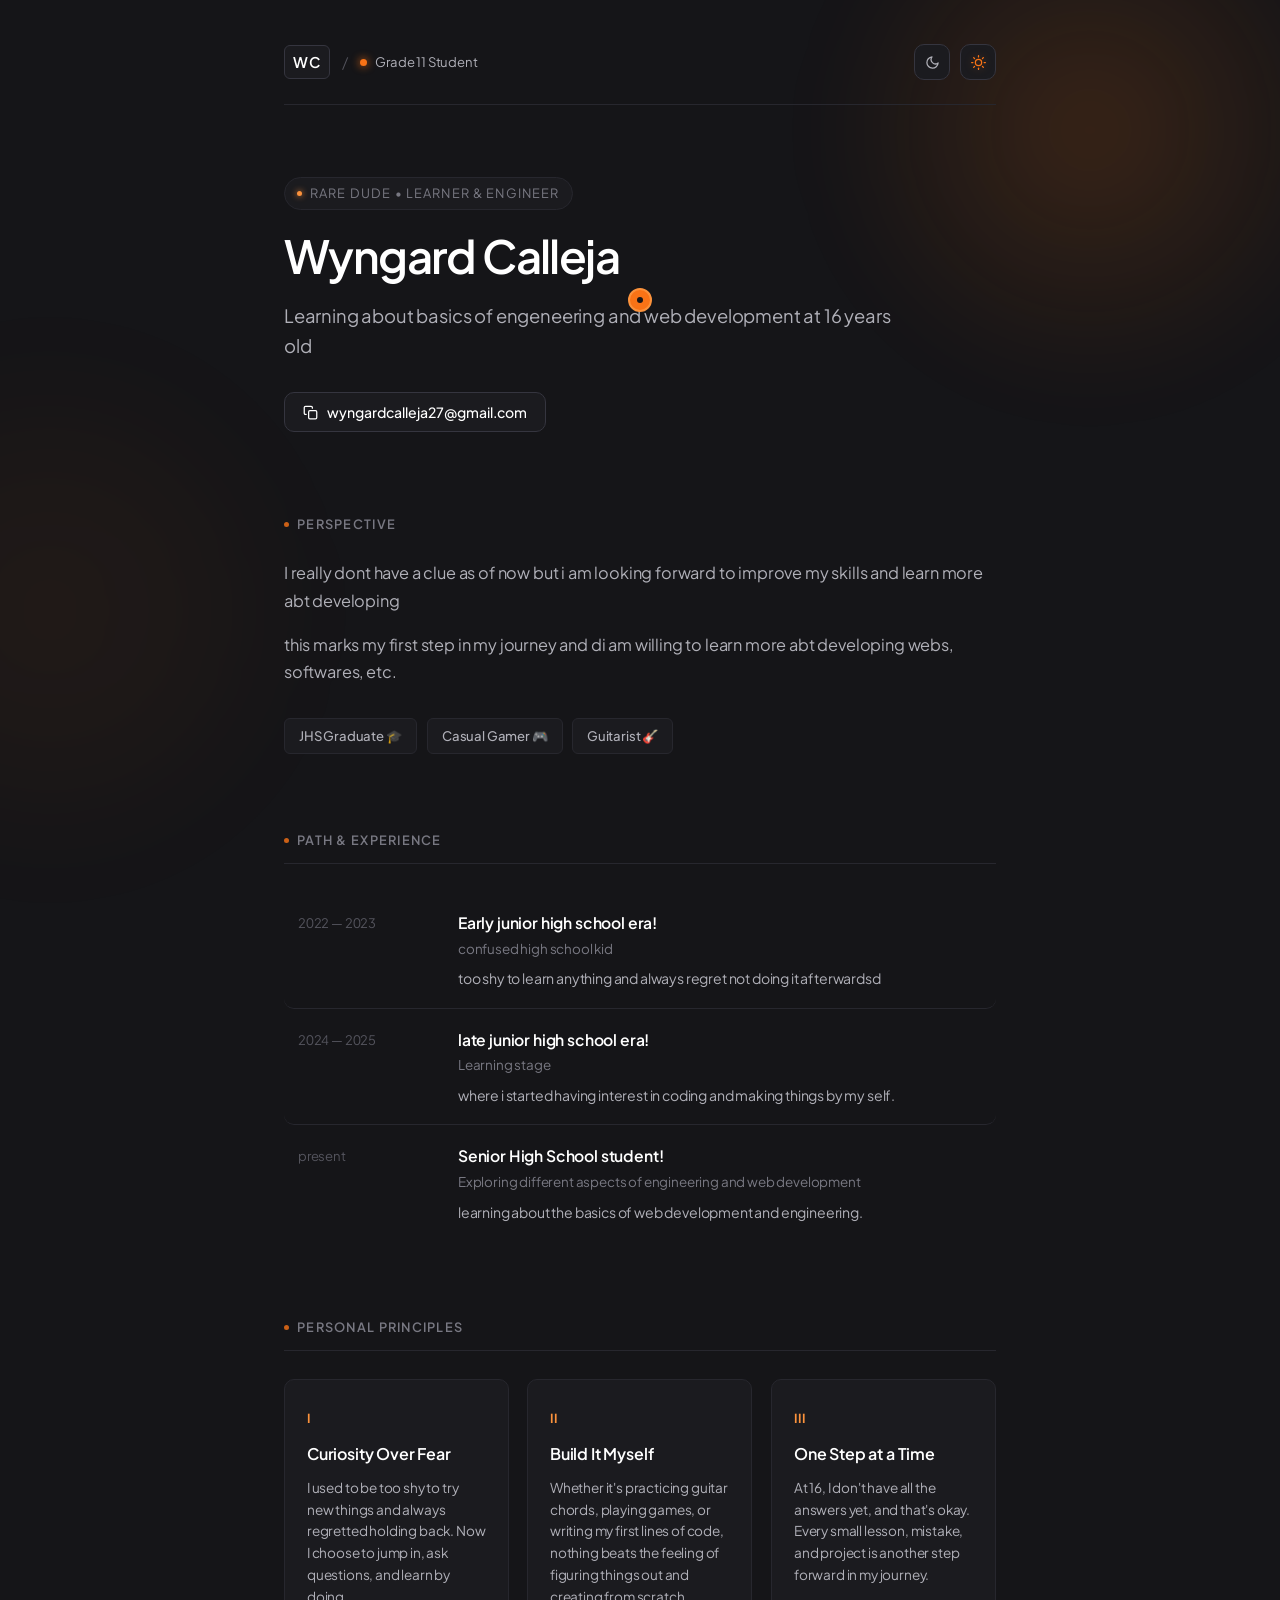
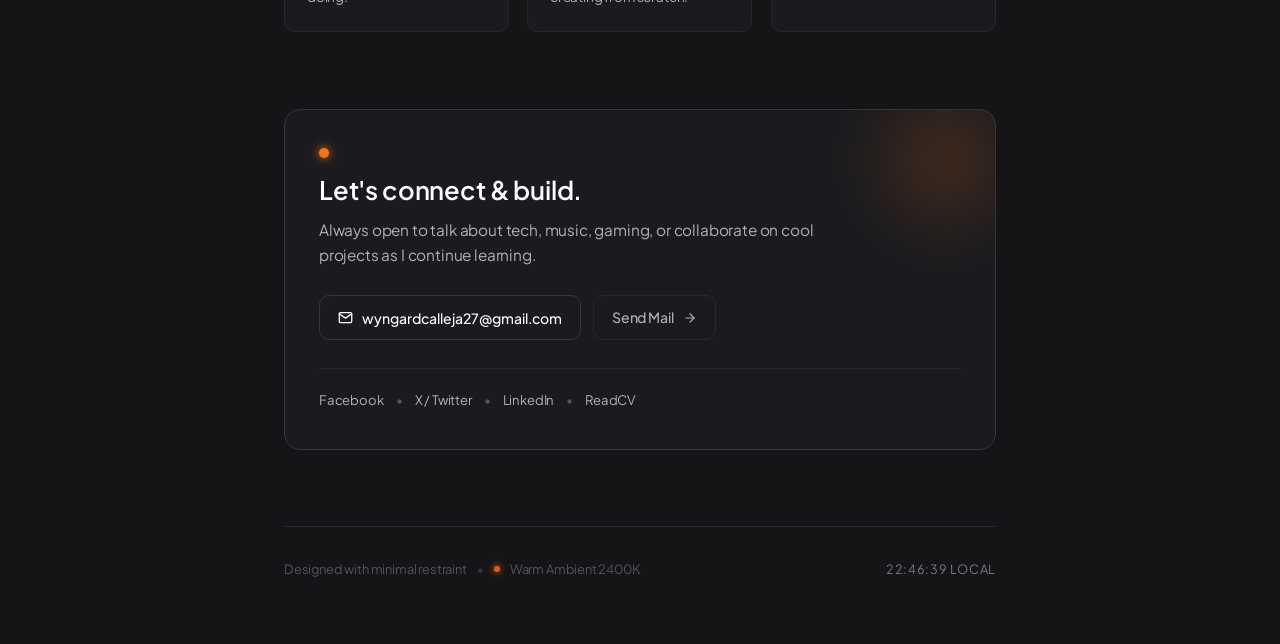
==== commit f788c782: "change" ====
--- a/index.html
+++ b/index.html
@@ -174,71 +174,73 @@
         </div>
 
         <div class="principles-grid">
-          <div class="principle-card card-3d">
-            <span class="principle-index">I</span>
-            <h4 class="principle-title">Curiosity Over Fear</h4>
-            <p class="principle-text">I used to be too shy to try new things and always regretted holding back. Now I
-              choose to jump in, ask questions, and learn by doing.</p>
-          </div>
-
-          <div class="principle-card card-3d">
-            <span class="principle-index">II</span>
-            <h4 class="principle-title">Build It Myself</h4>
-            <p class="principle-text">Whether it's practicing guitar chords, playing games, or writing my first lines of
-              code, nothing beats the feeling of figuring things out and creating from scratch.</p>
-          </div>
-
-          <div class="principle-card card-3d">
-            <span class="principle-index">III</span>
-            <h4 class="principle-title">One Step at a Time</h4>
-            <p class="principle-text">At 16, I don't have all the answers yet, and that's okay. Every small lesson,
-              mistake, and project is another step forward in my journey.</p>
-          </div>
-        </div>
+            <div class="principle-card card-3d">
+              <span class="principle-index">I</span>
+              <h4 class="principle-title">Curiosity Over Fear</h4>
+              <p class="principle-text">I used to be too shy to try new things and always regretted holding back. Now I
+                choose to jump in, ask questions, and learn by doing.</p>
+            </div>
+
+              <div class="principle-card card-3d">
+                <span class="principle-index">II</span>
+                <h4 class="principle-title">Build It Myself</h4>
+                <p class="principle-text">Whether it's practicing guitar chords, playing games, or writing my first
+                  lines of
+                  code, nothing beats the feeling of figuring things out and creating from scratch.</p>
+              </div>
+
+                <div class="principle-card card-3d">
+                  <span class="principle-index">III</span>
+                  <h4 class="principle-title">One Step at a Time</h4>
+                  <p class="principle-text">At 16, I don't have all the answers yet, and that's okay. Every small
+                    lesson,
+                    mistake, and project is another step forward in my journey.</p>
+                </div>
+              </div>
       </section>
 
       <!-- Contact / Connect Section -->
       <section class="section contact-section">
-        <div class="contact-box card-3d">
-          <div class="contact-header">
-            <div class="warm-indicator"></div>
-            <h2 class="contact-title">Let's connect &amp; build.</h2>
-            <p class="contact-subtitle">
-              Always open to talk about tech, music, gaming, or collaborate on cool projects as I continue learning.
-            </p>
-          </div>
-
-          <div class="contact-actions">
-            <button class="btn btn-primary" id="copyEmailBtnSecondary" data-email="wyngardcalleja27@gmail.com">
-              <svg width="15" height="15" viewBox="0 0 24 24" fill="none" stroke="currentColor" stroke-width="2"
-                stroke-linecap="round" stroke-linejoin="round">
-                <path d="M4 4h16c1.1 0 2 .9 2 2v12c0 1.1-.9 2-2 2H4c-1.1 0-2-.9-2-2V6c0-1.1.9-2 2-2z"></path>
-                <polyline points="22,6 12,13 2,6"></polyline>
-              </svg>
-              <span>wyngardcalleja27@gmail.com</span>
-            </button>
-
-            <a href="mailto:wyngardcalleja27@gmail.com" class="btn btn-secondary">
-              <span>Send Mail</span>
-              <svg width="14" height="14" viewBox="0 0 24 24" fill="none" stroke="currentColor" stroke-width="2"
-                stroke-linecap="round" stroke-linejoin="round">
-                <line x1="5" y1="12" x2="19" y2="12"></line>
-                <polyline points="12 5 19 12 12 19"></polyline>
-              </svg>
-            </a>
-          </div>
-
-          <div class="social-links">
-            <a href="https://www.facebook.com/wyncalleja27" target="_blank" rel="noopener noreferrer"
-              class="social-link">Facebook</a>
-            <span class="social-sep">&bull;</span>
-            <a href="https://x.com" target="_blank" rel="noopener noreferrer" class="social-link">X / Twitter</a>
-            <span class="social-sep">&bull;</span>
-            <a href="https://linkedin.com" target="_blank" rel="noopener noreferrer" class="social-link">LinkedIn</a>
-            <span class="social-sep">&bull;</span>
-            <a href="https://readcv.com" target="_blank" rel="noopener noreferrer" class="social-link">ReadCV</a>
-          </div>
-        </div>
+          <div class="contact-box card-3d">
+            <div class="contact-header">
+              <div class="warm-indicator"></div>
+              <h2 class="contact-title">Let's connect &amp; build.</h2>
+              <p class="contact-subtitle">
+                Always open to talk about tech, music, gaming, or collaborate on cool projects as I continue learning.
+              </p>
+            </div>
+
+            <div class="contact-actions">
+              <button class="btn btn-primary" id="copyEmailBtnSecondary" data-email="wyngardcalleja27@gmail.com">
+                <svg width="15" height="15" viewBox="0 0 24 24" fill="none" stroke="currentColor" stroke-width="2"
+                  stroke-linecap="round" stroke-linejoin="round">
+                  <path d="M4 4h16c1.1 0 2 .9 2 2v12c0 1.1-.9 2-2 2H4c-1.1 0-2-.9-2-2V6c0-1.1.9-2 2-2z"></path>
+                  <polyline points="22,6 12,13 2,6"></polyline>
+                </svg>
+                <span>wyngardcalleja27@gmail.com</span>
+              </button>
+
+              <a href="mailto:wyngardcalleja27@gmail.com" class="btn btn-secondary">
+                <span>Send Mail</span>
+                <svg width="14" height="14" viewBox="0 0 24 24" fill="none" stroke="currentColor" stroke-width="2"
+                  stroke-linecap="round" stroke-linejoin="round">
+                  <line x1="5" y1="12" x2="19" y2="12"></line>
+                  <polyline points="12 5 19 12 12 19"></polyline>
+                </svg>
+              </a>
+            </div>
+
+            <div class="social-links">
+              <a href="https://www.facebook.com/wyncalleja27" target="_blank" rel="noopener noreferrer"
+                class="social-link">Facebook</a>
+              <span class="social-sep">&bull;</span>
+              <a href="https://x.com" target="_blank" rel="noopener noreferrer" class="social-link">X / Twitter</a>
+              <span class="social-sep">&bull;</span>
+              <a href="https://linkedin.com" target="_blank" rel="noopener noreferrer" class="social-link">LinkedIn</a>
+              <span class="social-sep">&bull;</span>
+              <a href="https://readcv.com" target="_blank" rel="noopener noreferrer" class="social-link">ReadCV</a>
+            </div>
+          </div>
       </section>
 
     </main>
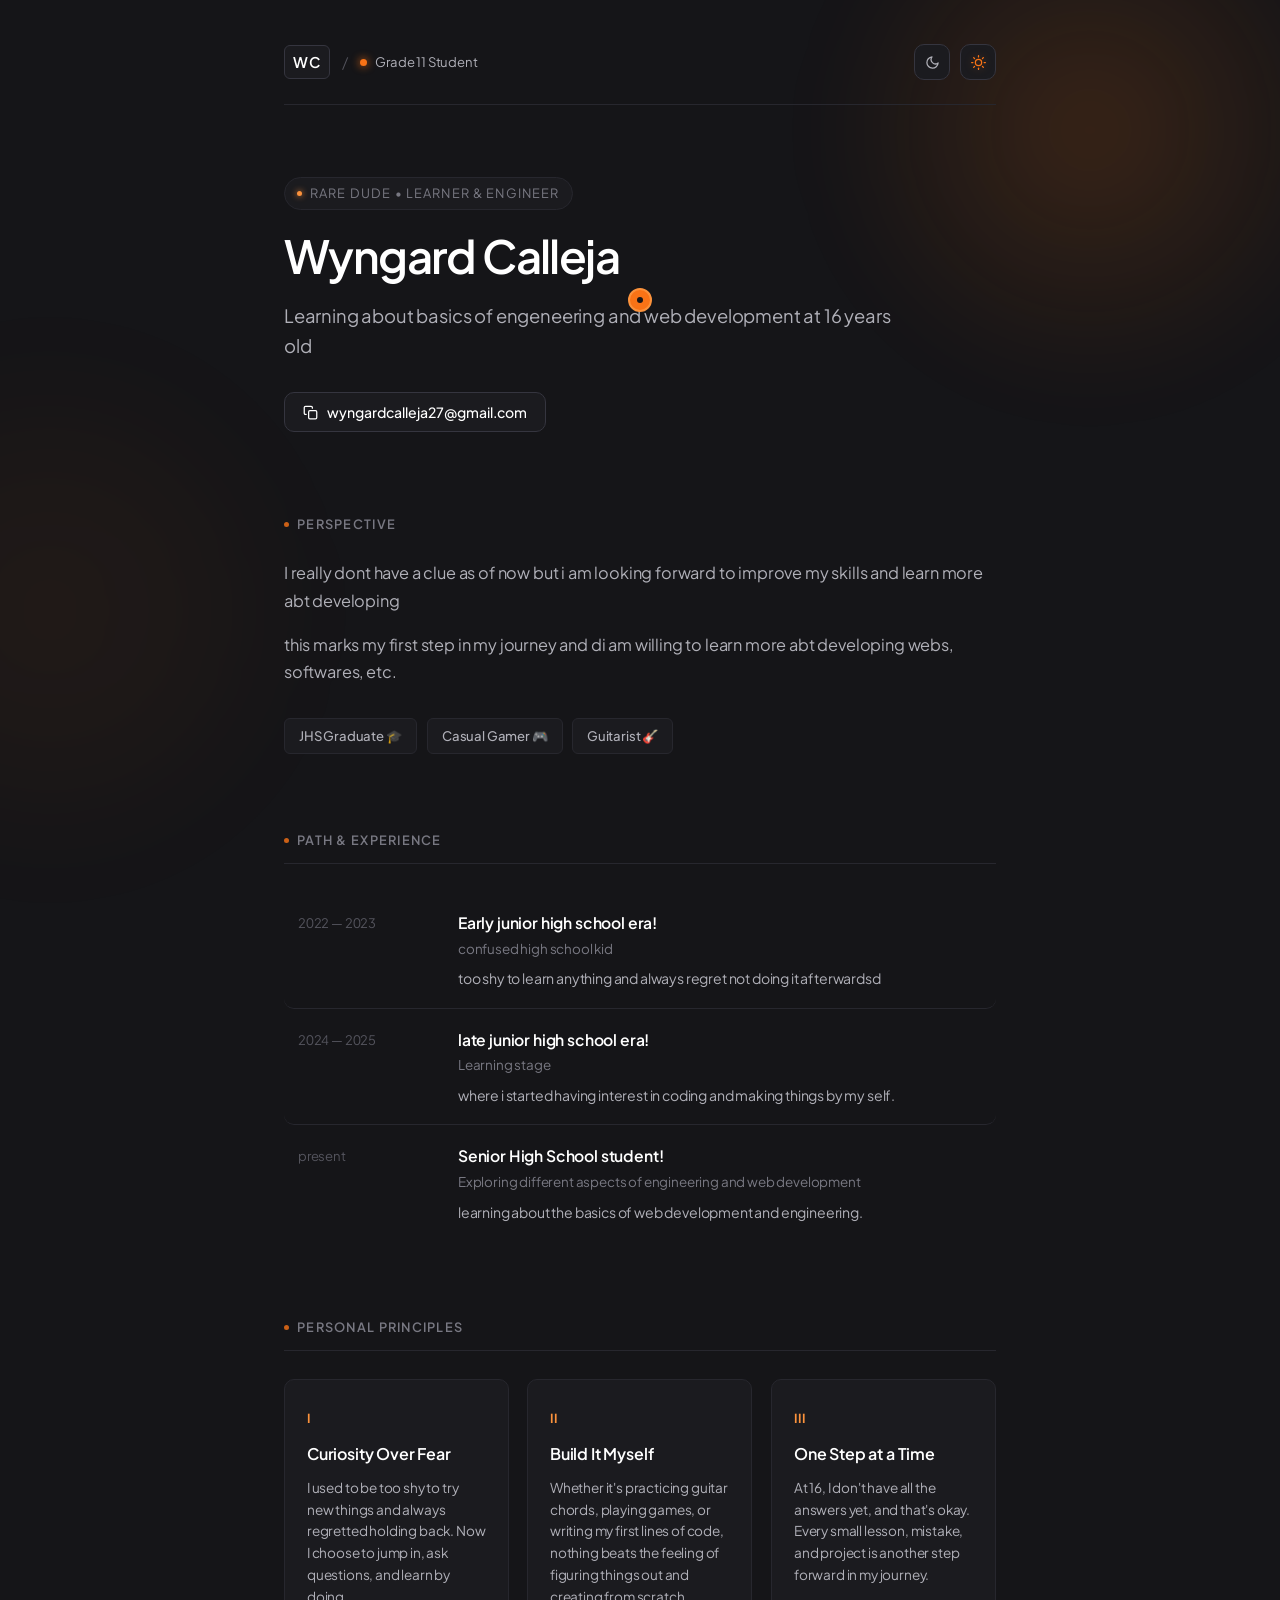
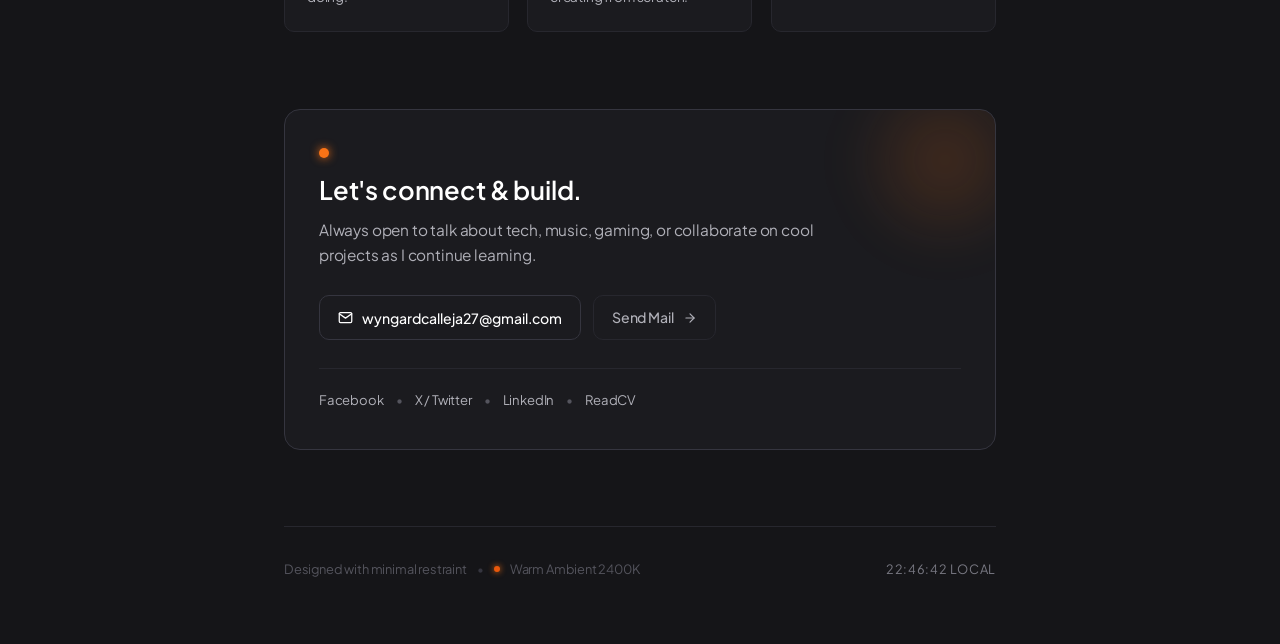
==== commit d3b47c10: "style: adjust indentation in index.html" ====
--- a/index.html
+++ b/index.html
@@ -174,73 +174,76 @@
         </div>
 
         <div class="principles-grid">
-            <div class="principle-card card-3d">
-              <span class="principle-index">I</span>
-              <h4 class="principle-title">Curiosity Over Fear</h4>
-              <p class="principle-text">I used to be too shy to try new things and always regretted holding back. Now I
-                choose to jump in, ask questions, and learn by doing.</p>
-            </div>
-
-              <div class="principle-card card-3d">
-                <span class="principle-index">II</span>
-                <h4 class="principle-title">Build It Myself</h4>
-                <p class="principle-text">Whether it's practicing guitar chords, playing games, or writing my first
-                  lines of
-                  code, nothing beats the feeling of figuring things out and creating from scratch.</p>
-              </div>
-
-                <div class="principle-card card-3d">
-                  <span class="principle-index">III</span>
-                  <h4 class="principle-title">One Step at a Time</h4>
-                  <p class="principle-text">At 16, I don't have all the answers yet, and that's okay. Every small
-                    lesson,
-                    mistake, and project is another step forward in my journey.</p>
-                </div>
-              </div>
-      </section>
+          <div class="principle-card card-3d">
+            <span class="principle-index">I</span>
+            <h4 class="principle-title">Curiosity Over Fear</h4>
+            <p class="principle-text">I used to be too shy to try new things and always regretted holding back. Now I
+              choose to jump in, ask questions, and learn by doing.</p>
+          </div>
+
+          <div class="principle-card card-3d">
+            <span class="principle-index">II</span>
+            <h4 class="principle-title">Build It Myself</h4>
+            <p class="principle-text">Whether it's practicing guitar chords, playing games, or writing my first
+              lines of
+              code, nothing beats the feeling of figuring things out and creating from scratch.</p>
+          </div>
+
+          <div class="principle-card card-3d">
+            <span class="principle-index">III</span>
+            <h4 class="principle-title">One Step at a Time</h4>
+            <p class="principle-text">At 16, I don't have all the answers yet, and that's okay. Every small
+              lesson,
+              mistake, and project is another step forward in my journey.</p>
+          </div>
+        </div>
+      </section>
+
+
+
 
       <!-- Contact / Connect Section -->
       <section class="section contact-section">
-          <div class="contact-box card-3d">
-            <div class="contact-header">
-              <div class="warm-indicator"></div>
-              <h2 class="contact-title">Let's connect &amp; build.</h2>
-              <p class="contact-subtitle">
-                Always open to talk about tech, music, gaming, or collaborate on cool projects as I continue learning.
-              </p>
-            </div>
-
-            <div class="contact-actions">
-              <button class="btn btn-primary" id="copyEmailBtnSecondary" data-email="wyngardcalleja27@gmail.com">
-                <svg width="15" height="15" viewBox="0 0 24 24" fill="none" stroke="currentColor" stroke-width="2"
-                  stroke-linecap="round" stroke-linejoin="round">
-                  <path d="M4 4h16c1.1 0 2 .9 2 2v12c0 1.1-.9 2-2 2H4c-1.1 0-2-.9-2-2V6c0-1.1.9-2 2-2z"></path>
-                  <polyline points="22,6 12,13 2,6"></polyline>
-                </svg>
-                <span>wyngardcalleja27@gmail.com</span>
-              </button>
-
-              <a href="mailto:wyngardcalleja27@gmail.com" class="btn btn-secondary">
-                <span>Send Mail</span>
-                <svg width="14" height="14" viewBox="0 0 24 24" fill="none" stroke="currentColor" stroke-width="2"
-                  stroke-linecap="round" stroke-linejoin="round">
-                  <line x1="5" y1="12" x2="19" y2="12"></line>
-                  <polyline points="12 5 19 12 12 19"></polyline>
-                </svg>
-              </a>
-            </div>
-
-            <div class="social-links">
-              <a href="https://www.facebook.com/wyncalleja27" target="_blank" rel="noopener noreferrer"
-                class="social-link">Facebook</a>
-              <span class="social-sep">&bull;</span>
-              <a href="https://x.com" target="_blank" rel="noopener noreferrer" class="social-link">X / Twitter</a>
-              <span class="social-sep">&bull;</span>
-              <a href="https://linkedin.com" target="_blank" rel="noopener noreferrer" class="social-link">LinkedIn</a>
-              <span class="social-sep">&bull;</span>
-              <a href="https://readcv.com" target="_blank" rel="noopener noreferrer" class="social-link">ReadCV</a>
-            </div>
-          </div>
+        <div class="contact-box card-3d">
+          <div class="contact-header">
+            <div class="warm-indicator"></div>
+            <h2 class="contact-title">Let's connect &amp; build.</h2>
+            <p class="contact-subtitle">
+              Always open to talk about tech, music, gaming, or collaborate on cool projects as I continue learning.
+            </p>
+          </div>
+
+          <div class="contact-actions">
+            <button class="btn btn-primary" id="copyEmailBtnSecondary" data-email="wyngardcalleja27@gmail.com">
+              <svg width="15" height="15" viewBox="0 0 24 24" fill="none" stroke="currentColor" stroke-width="2"
+                stroke-linecap="round" stroke-linejoin="round">
+                <path d="M4 4h16c1.1 0 2 .9 2 2v12c0 1.1-.9 2-2 2H4c-1.1 0-2-.9-2-2V6c0-1.1.9-2 2-2z"></path>
+                <polyline points="22,6 12,13 2,6"></polyline>
+              </svg>
+              <span>wyngardcalleja27@gmail.com</span>
+            </button>
+
+            <a href="mailto:wyngardcalleja27@gmail.com" class="btn btn-secondary">
+              <span>Send Mail</span>
+              <svg width="14" height="14" viewBox="0 0 24 24" fill="none" stroke="currentColor" stroke-width="2"
+                stroke-linecap="round" stroke-linejoin="round">
+                <line x1="5" y1="12" x2="19" y2="12"></line>
+                <polyline points="12 5 19 12 12 19"></polyline>
+              </svg>
+            </a>
+          </div>
+
+          <div class="social-links">
+            <a href="https://www.facebook.com/wyncalleja27" target="_blank" rel="noopener noreferrer"
+              class="social-link">Facebook</a>
+            <span class="social-sep">&bull;</span>
+            <a href="https://x.com" target="_blank" rel="noopener noreferrer" class="social-link">X / Twitter</a>
+            <span class="social-sep">&bull;</span>
+            <a href="https://linkedin.com" target="_blank" rel="noopener noreferrer" class="social-link">LinkedIn</a>
+            <span class="social-sep">&bull;</span>
+            <a href="https://readcv.com" target="_blank" rel="noopener noreferrer" class="social-link">ReadCV</a>
+          </div>
+        </div>
       </section>
 
     </main>
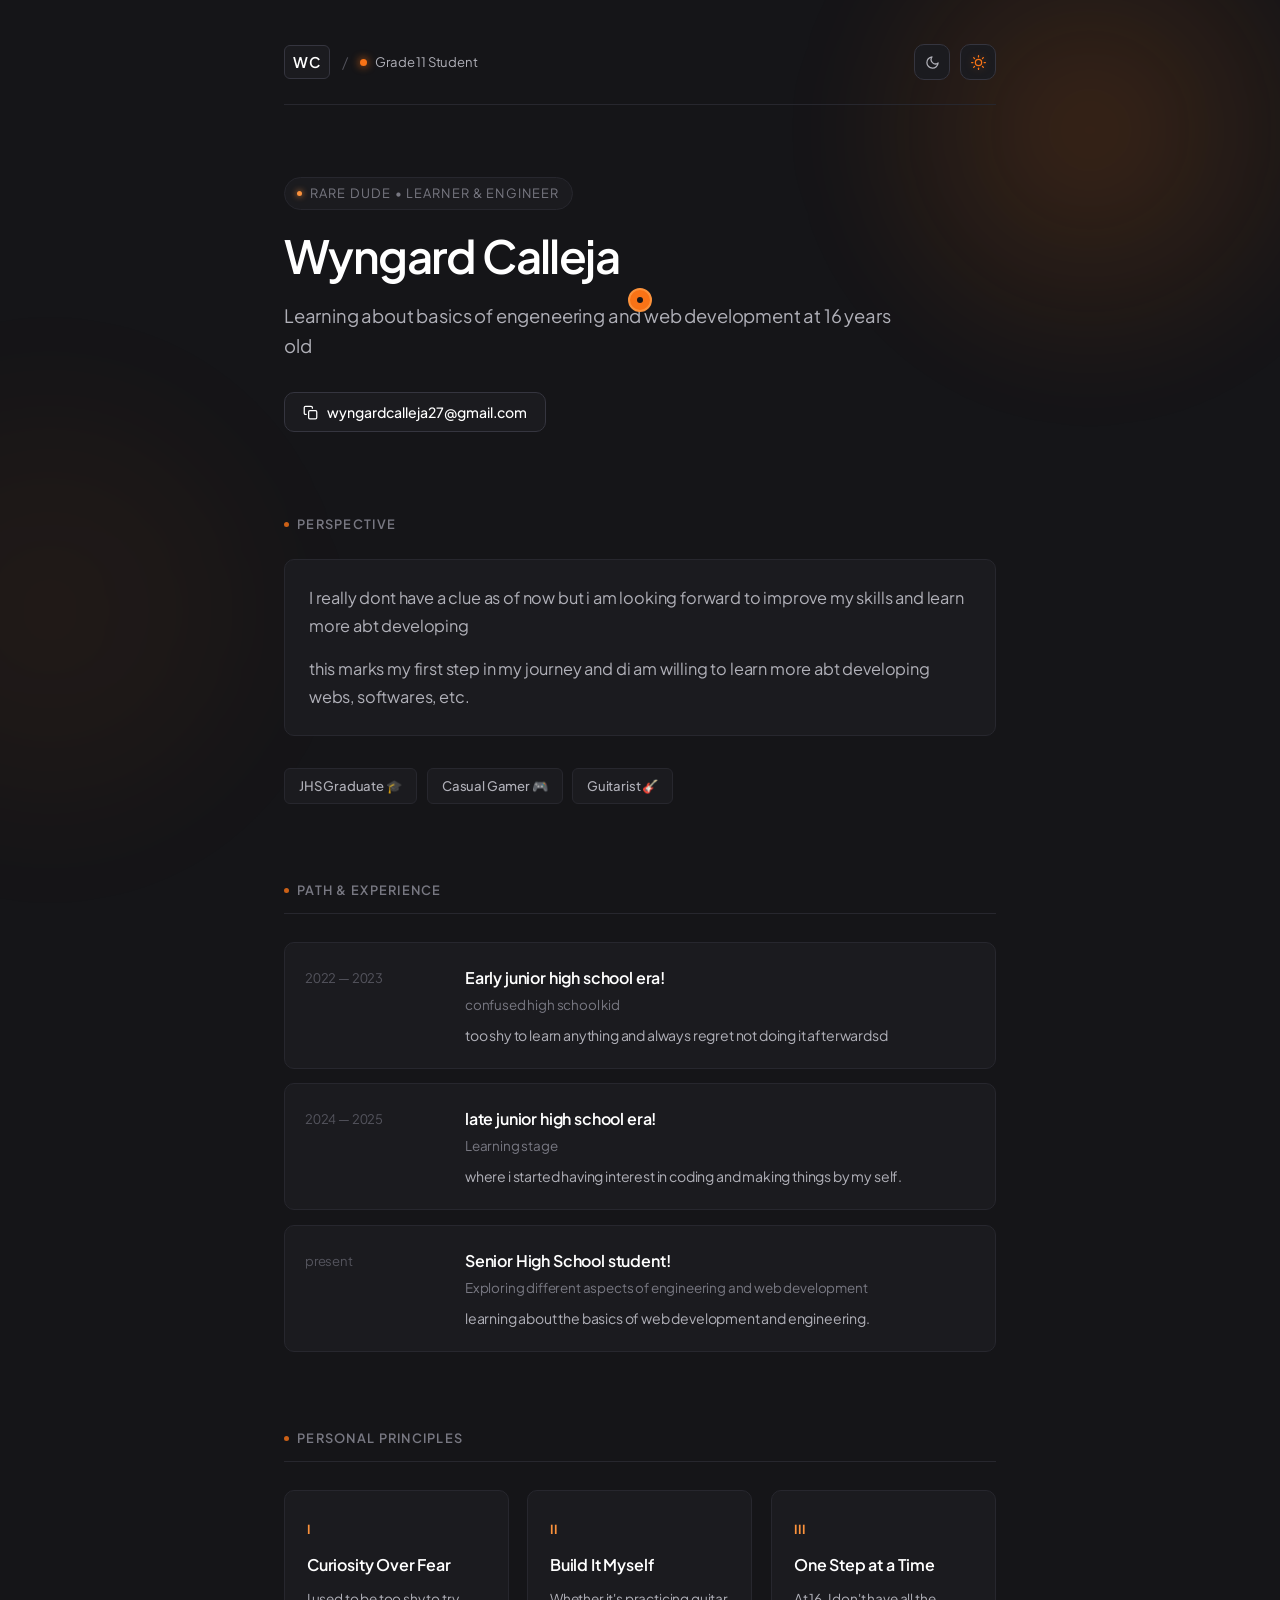
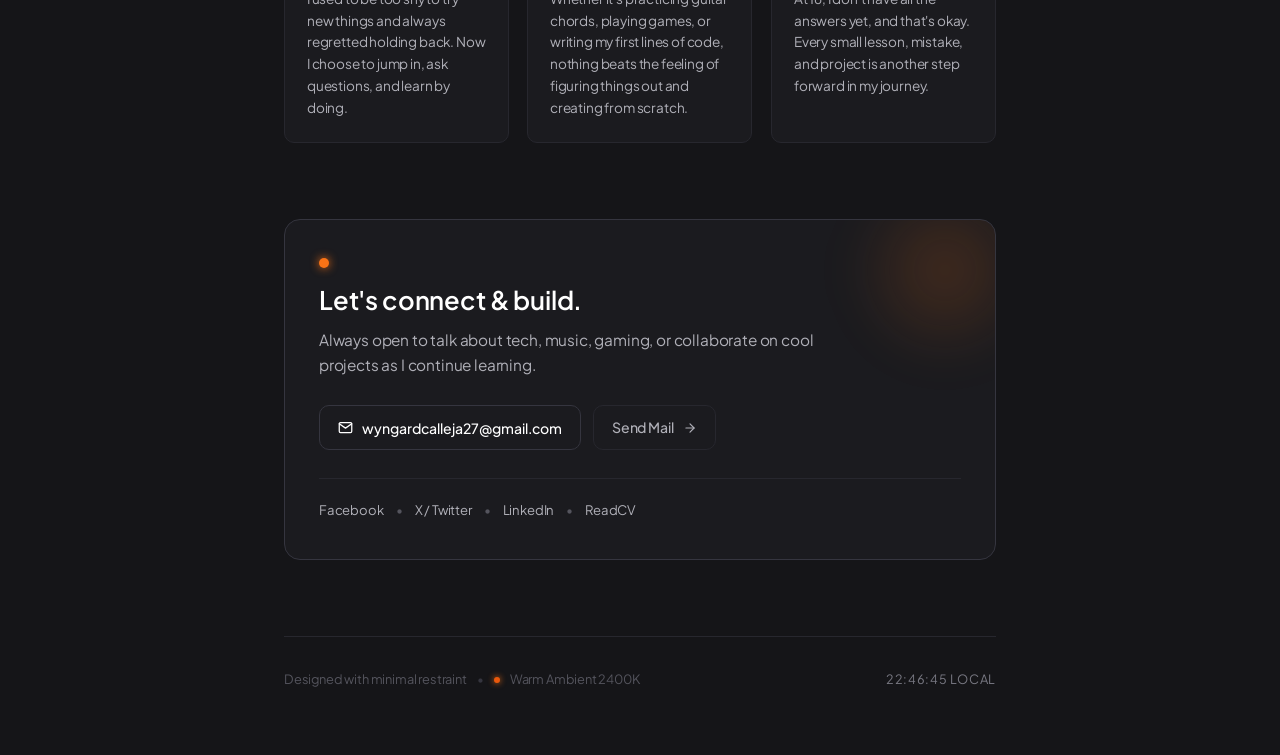
==== commit 97bb503f: "change" ====
--- a/index.html
+++ b/index.html
@@ -106,7 +106,7 @@
         </div>
 
         <div class="about-grid">
-          <div class="about-text">
+          <div class="about-text card-3d">
             <p>
               I really dont have a clue as of now but i am looking forward to improve my skills and learn more abt
               developing
@@ -135,7 +135,7 @@
         </div>
 
         <div class="experience-list">
-          <div class="experience-row">
+          <div class="experience-row card-3d">
             <div class="exp-period">2022 &mdash; 2023</div>
             <div class="exp-details">
               <div class="exp-role">Early junior high school era!</div>
@@ -144,7 +144,7 @@
             </div>
           </div>
 
-          <div class="experience-row">
+          <div class="experience-row card-3d">
             <div class="exp-period">2024 &mdash; 2025</div>
             <div class="exp-details">
               <div class="exp-role">late junior high school era!</div>
@@ -153,7 +153,7 @@
             </div>
           </div>
 
-          <div class="experience-row">
+          <div class="experience-row card-3d">
             <div class="exp-period">present</div>
             <div class="exp-details">
               <div class="exp-role">Senior High School student!</div>
--- a/style.css
+++ b/style.css
@@ -103,7 +103,9 @@
 /* --------------------------------------------------------------------------
    Reset & Baseline
    -------------------------------------------------------------------------- */
-*, *::before, *::after {
+*,
+*::before,
+*::after {
   box-sizing: border-box;
   margin: 0;
   padding: 0;
@@ -232,6 +234,7 @@
   opacity: 0.95;
   filter: blur(45px);
 }
+
 body[data-warmth="warm"] .cursor-glow {
   opacity: 1;
 }
@@ -240,6 +243,7 @@
   opacity: 0.65;
   filter: blur(60px);
 }
+
 body[data-warmth="cozy"] .cursor-glow {
   opacity: 0.85;
 }
@@ -248,9 +252,11 @@
   opacity: 0.3;
   filter: blur(75px);
 }
+
 body[data-warmth="dim"] .ambient-glow-side {
   opacity: 0.2;
 }
+
 body[data-warmth="dim"] .cursor-glow {
   opacity: 0.6;
 }
@@ -258,6 +264,7 @@
 body[data-warmth="off"] .ambient-glow {
   opacity: 0;
 }
+
 body[data-warmth="off"] .cursor-glow {
   opacity: 0;
 }
@@ -339,11 +346,14 @@
 }
 
 @keyframes warmPulse {
-  0%, 100% {
+
+  0%,
+  100% {
     opacity: 1;
     transform: scale(1);
     box-shadow: 0 0 8px var(--warm-orange-glow);
   }
+
   50% {
     opacity: 0.55;
     transform: scale(0.9);
@@ -582,6 +592,10 @@
 /* --------------------------------------------------------------------------
    About Section
    -------------------------------------------------------------------------- */
+.about-section {
+  perspective: 1100px;
+}
+
 .about-section .section-label {
   margin-bottom: 24px;
 }
@@ -599,6 +613,29 @@
   font-size: 1.02rem;
   line-height: 1.7;
   color: var(--text-secondary);
+}
+
+.about-text.card-3d {
+  background-color: var(--bg-secondary);
+  border: 1px solid var(--border-subtle);
+  border-radius: var(--radius-md);
+  padding: 24px;
+  transition: transform 0.35s cubic-bezier(0.16, 1, 0.3, 1), box-shadow 0.35s cubic-bezier(0.16, 1, 0.3, 1), border-color 0.2s ease, background-color 0.2s ease;
+  position: relative;
+  overflow: hidden;
+  transform-style: preserve-3d;
+}
+
+.about-text.card-3d:hover,
+.about-text.card-3d.is-overlaid {
+  border-color: var(--warm-orange-glow);
+  background-color: var(--bg-tertiary);
+  box-shadow: 0 22px 45px var(--warm-alpha-18), 0 8px 18px var(--warm-alpha-10), 0 0 0 1px var(--warm-alpha-30);
+}
+
+.about-text.card-3d p {
+  transform: translateZ(16px);
+  transition: transform var(--transition-fast);
 }
 
 .about-text p strong {
@@ -646,11 +683,17 @@
 }
 
 /* --------------------------------------------------------------------------
-   Experience / Timeline Section
-   -------------------------------------------------------------------------- */
+   Experience / Timeline Section (3D Observation Milestone Cards)
+   -------------------------------------------------------------------------- */
+.experience-section {
+  perspective: 1100px;
+}
+
 .experience-list {
   display: flex;
   flex-direction: column;
+  gap: 14px;
+  perspective: 1100px;
 }
 
 .experience-row {
@@ -664,55 +707,70 @@
   cursor: default;
 }
 
-.experience-row:hover,
-.experience-row.is-overlaid {
+.experience-row.card-3d {
+  padding: 22px 20px;
   background-color: var(--bg-secondary);
-  border-bottom-color: var(--warm-alpha-30);
-  box-shadow: 0 4px 18px var(--warm-alpha-10);
-  transform: translateX(4px);
-}
-
-.experience-row:last-child {
-  border-bottom: none;
-}
-
-.exp-period {
+  border: 1px solid var(--border-subtle);
+  border-radius: var(--radius-md);
+  transition: transform 0.35s cubic-bezier(0.16, 1, 0.3, 1), box-shadow 0.35s cubic-bezier(0.16, 1, 0.3, 1), border-color 0.2s ease, background-color 0.2s ease;
+  cursor: default;
+  position: relative;
+  overflow: hidden;
+  transform-style: preserve-3d;
+}
+
+.experience-row.card-3d:hover,
+.experience-row.card-3d.is-overlaid {
+  border-color: var(--warm-orange-glow);
+  background-color: var(--bg-tertiary);
+  box-shadow: 0 22px 45px var(--warm-alpha-18), 0 8px 18px var(--warm-alpha-10), 0 0 0 1px var(--warm-alpha-30);
+}
+
+.experience-row.card-3d .exp-period {
   font-size: 0.82rem;
   color: var(--text-dim);
   font-variant-numeric: tabular-nums;
   padding-top: 2px;
-  transition: color var(--transition-fast);
-}
-
-.experience-row:hover .exp-period,
-.experience-row.is-overlaid .exp-period {
+  transform: translateZ(24px);
+  transition: color var(--transition-fast), transform var(--transition-fast);
+}
+
+.experience-row.card-3d:hover .exp-period,
+.experience-row.card-3d.is-overlaid .exp-period {
   color: var(--warm-orange-glow);
   font-weight: 600;
-}
-
-.exp-role {
-  font-size: 0.98rem;
+  transform: translateZ(28px);
+}
+
+.experience-row.card-3d .exp-role {
+  font-size: 1rem;
   font-weight: 600;
   color: var(--text-white);
-  margin-bottom: 2px;
-  transition: color var(--transition-fast);
-}
-
-.experience-row:hover .exp-role,
-.experience-row.is-overlaid .exp-role {
+  margin-bottom: 3px;
+  transform: translateZ(20px);
+  transition: color var(--transition-fast), transform var(--transition-fast);
+}
+
+.experience-row.card-3d:hover .exp-role,
+.experience-row.card-3d.is-overlaid .exp-role {
   color: var(--warm-orange-light);
-}
-
-.exp-org {
+  transform: translateZ(24px);
+}
+
+.experience-row.card-3d .exp-org {
   font-size: 0.84rem;
   color: var(--text-muted);
   margin-bottom: 8px;
-}
-
-.exp-summary {
+  transform: translateZ(16px);
+  transition: transform var(--transition-fast);
+}
+
+.experience-row.card-3d .exp-summary {
   font-size: 0.88rem;
   line-height: 1.55;
   color: var(--text-secondary);
+  transform: translateZ(12px);
+  transition: transform var(--transition-fast);
 }
 
 /* --------------------------------------------------------------------------
@@ -752,10 +810,8 @@
   z-index: 5;
 }
 
-.principle-card:hover .card-3d-glare,
-.principle-card.is-overlaid .card-3d-glare,
-.contact-box:hover .card-3d-glare,
-.contact-box.is-overlaid .card-3d-glare {
+.card-3d:hover .card-3d-glare,
+.card-3d.is-overlaid .card-3d-glare {
   opacity: 1;
 }
 
@@ -1059,4 +1115,4 @@
     right: -120px;
     top: -120px;
   }
-}
+}
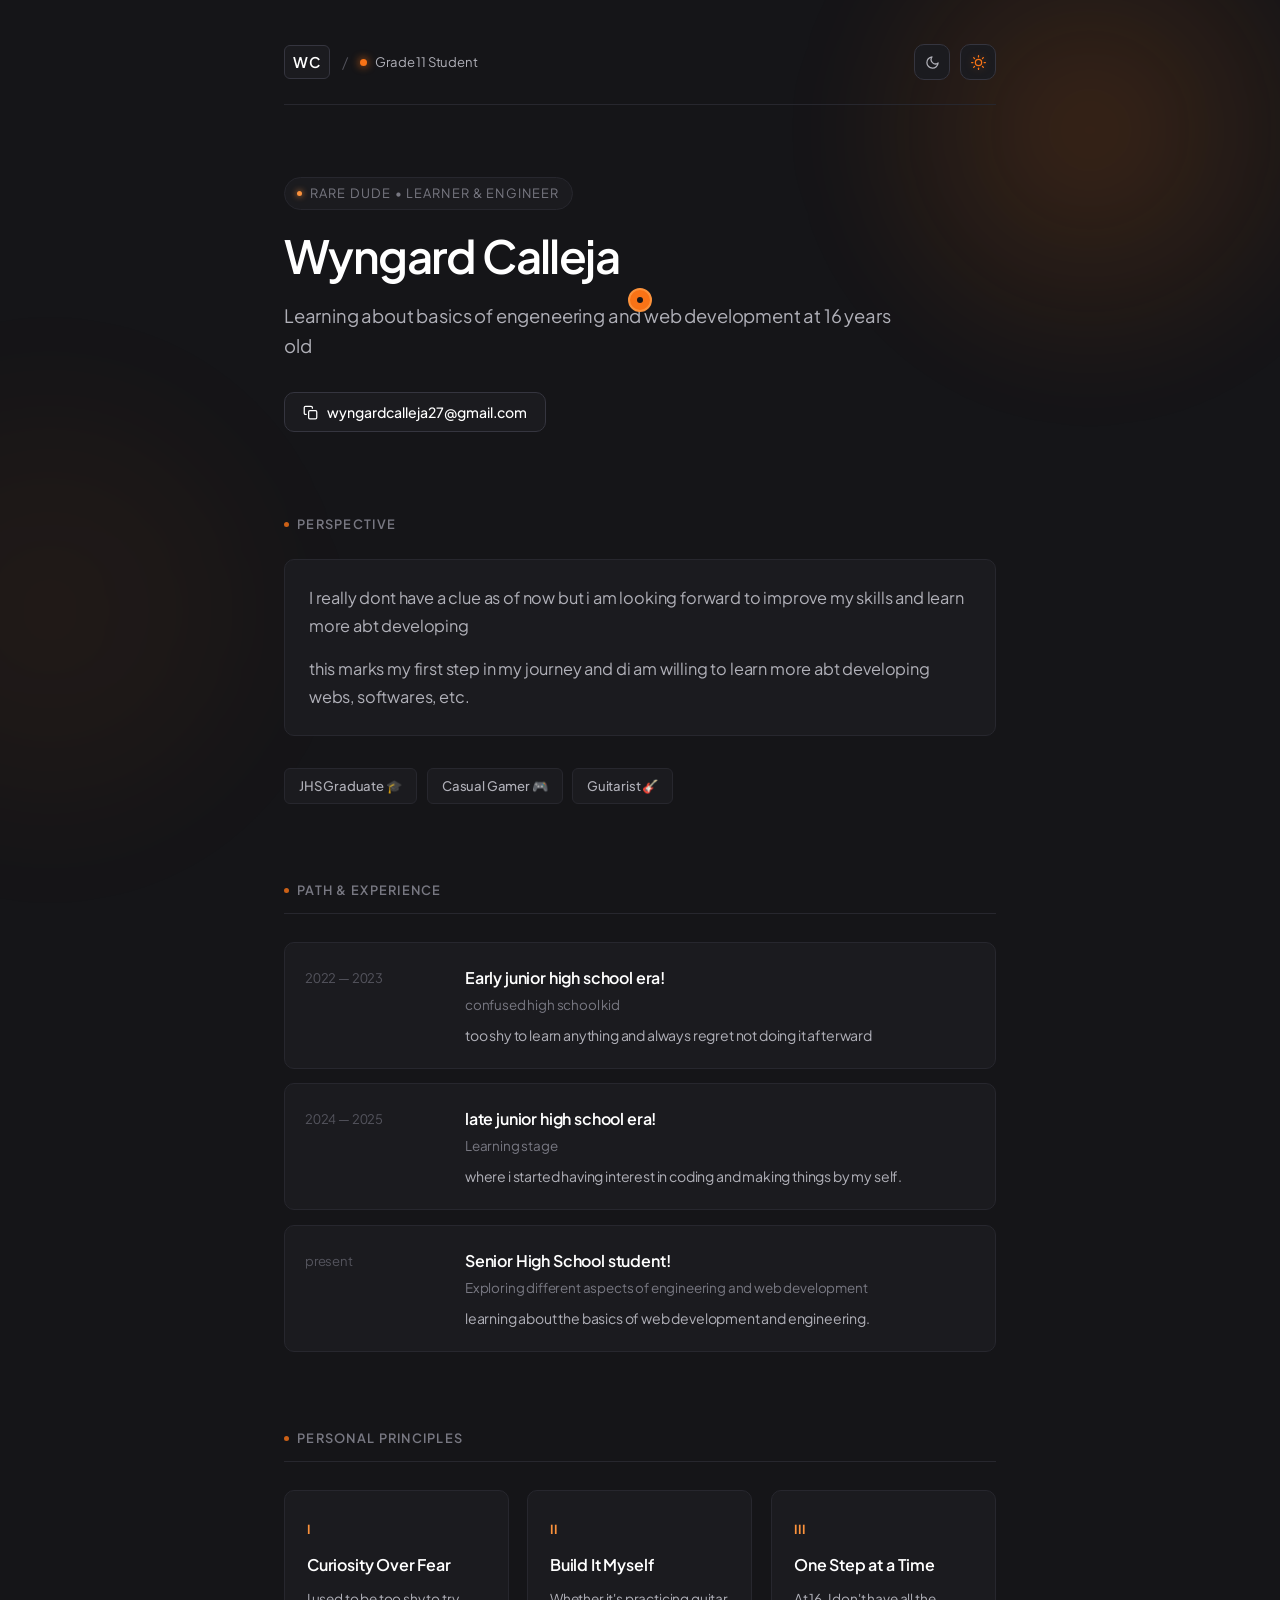
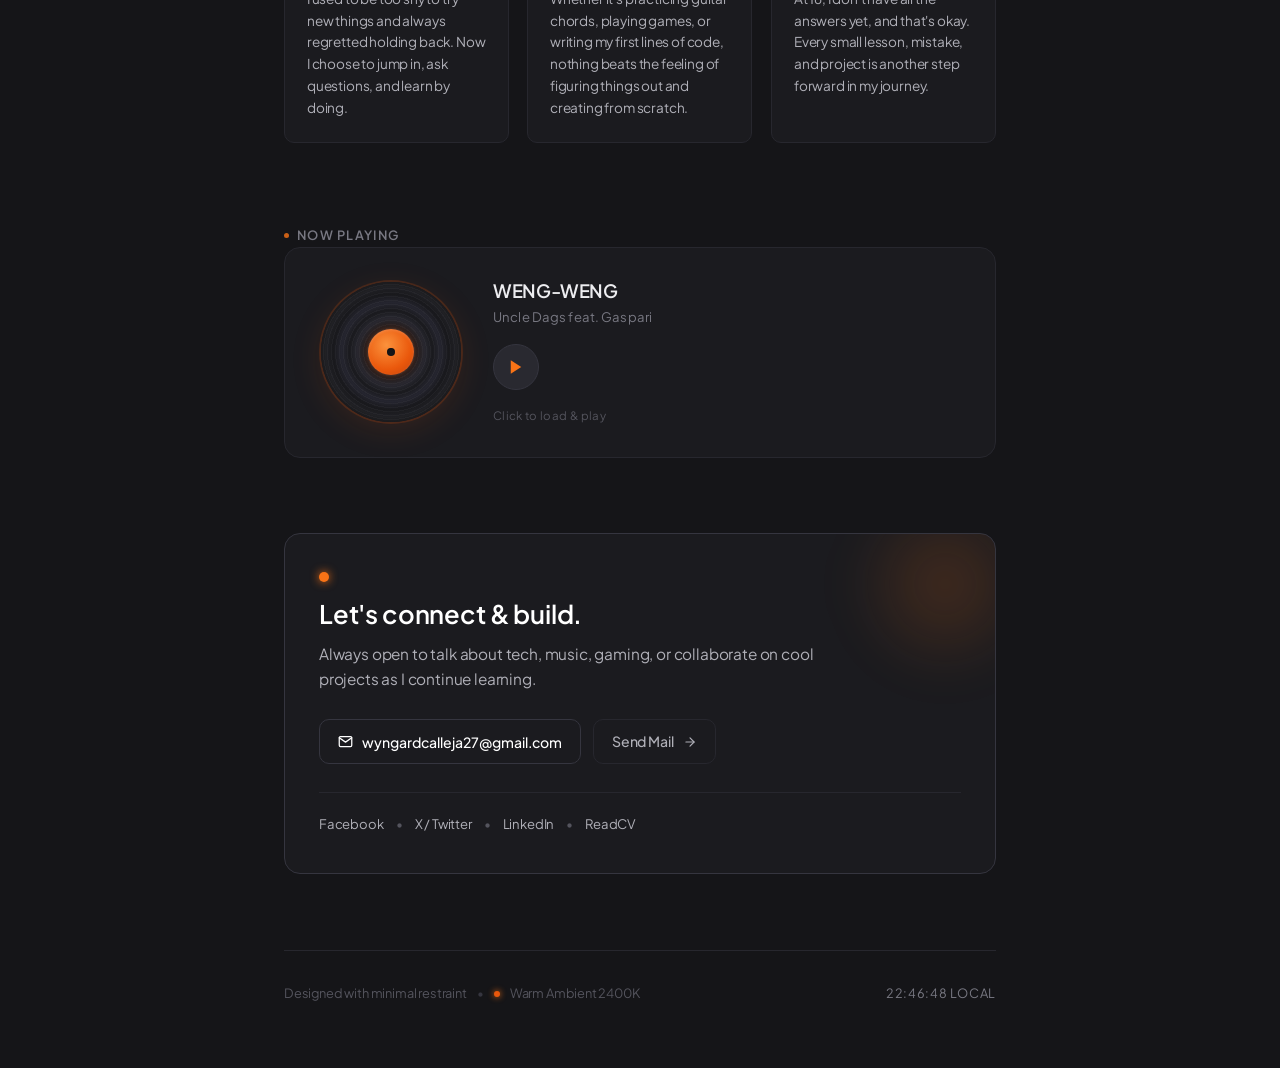
==== commit 590aeed6: "change" ====
--- a/index.html
+++ b/index.html
@@ -140,7 +140,7 @@
             <div class="exp-details">
               <div class="exp-role">Early junior high school era!</div>
               <div class="exp-org">confused high school kid</div>
-              <p class="exp-summary">too shy to learn anything and always regret not doing it afterwardsd </p>
+              <p class="exp-summary">too shy to learn anything and always regret not doing it afterward </p>
             </div>
           </div>
 
@@ -201,6 +201,48 @@
 
 
 
+
+      <!-- Now Playing Section -->
+      <section class="section music-section">
+        <div class="section-label">
+          <span class="label-dot"></span>
+          <span>Now Playing</span>
+        </div>
+
+        <div class="music-card card-3d">
+          <!-- Vinyl Disc -->
+          <div class="vinyl-wrap" id="vinylWrap">
+            <div class="vinyl-disc" id="vinylDisc">
+              <div class="vinyl-grooves"></div>
+              <div class="vinyl-label-ring">
+                <div class="vinyl-center-dot"></div>
+              </div>
+            </div>
+          </div>
+
+          <!-- Track Info & Controls -->
+          <div class="music-info">
+            <div class="music-meta">
+              <span class="music-track-title">WENG-WENG</span>
+              <span class="music-track-artist">Uncle Dags feat. Gaspari</span>
+            </div>
+
+            <div class="music-controls">
+              <button class="music-play-btn" id="musicPlayBtn" aria-label="Play or Pause">
+                <!-- Play icon (default) -->
+                <svg id="musicPlayIcon" width="18" height="18" viewBox="0 0 24 24" fill="currentColor">
+                  <polygon points="5,3 19,12 5,21"/>
+                </svg>
+              </button>
+            </div>
+
+            <div class="music-status" id="musicStatus">Click to load &amp; play</div>
+          </div>
+
+          <!-- Hidden YouTube iframe container -->
+          <div id="ytPlayer" style="position:absolute;width:1px;height:1px;opacity:0;pointer-events:none;" aria-hidden="true"></div>
+        </div>
+      </section>
 
       <!-- Contact / Connect Section -->
       <section class="section contact-section">
--- a/style.css
+++ b/style.css
@@ -1115,4 +1115,494 @@
     right: -120px;
     top: -120px;
   }
-}+}
+
+
+/* ==========================================================================
+   MUSIC PLAYER — Now Playing Section
+   ========================================================================== */
+
+.music-section {
+  padding-top: 0;
+}
+
+.music-card {
+  display: flex;
+  align-items: center;
+  gap: 32px;
+  background: var(--bg-secondary);
+  border: 1px solid var(--border-subtle);
+  border-radius: var(--radius-lg);
+  padding: 32px 36px;
+  position: relative;
+  overflow: hidden;
+  transition: border-color var(--transition-smooth), box-shadow var(--transition-smooth);
+  transform-style: preserve-3d;
+  will-change: transform;
+}
+
+.music-card::before {
+  content: '';
+  position: absolute;
+  inset: 0;
+  border-radius: var(--radius-lg);
+  background: radial-gradient(ellipse at var(--mouse-x, 50%) var(--mouse-y, 0%), var(--warm-alpha-10) 0%, transparent 70%);
+  pointer-events: none;
+  opacity: 0;
+  transition: opacity var(--transition-smooth);
+}
+
+.music-card:hover::before {
+  opacity: 1;
+}
+
+.music-card:hover {
+  border-color: var(--border-active);
+  box-shadow: 0 20px 60px #ea580c18, 0 4px 20px #ea580c0a;
+}
+
+/* -- Vinyl Disc -- */
+.vinyl-wrap {
+  flex-shrink: 0;
+  display: flex;
+  align-items: center;
+  justify-content: center;
+  width: 140px;
+  height: 140px;
+  position: relative;
+}
+
+.vinyl-disc {
+  width: 140px;
+  height: 140px;
+  border-radius: 50%;
+  position: relative;
+  display: flex;
+  align-items: center;
+  justify-content: center;
+  /* Deep charcoal grooved vinyl */
+  background:
+    radial-gradient(circle at 50% 50%, #3a3a40 0%, #1c1c20 10%, #2a2a30 18%, #1a1a1e 26%, #282830 34%, #1a1a1e 42%, #262630 50%, #1a1a1e 58%, #242428 66%, #1a1a1e 74%, #222228 82%, #1a1a1e 90%, #1e1e22 100%);
+  box-shadow:
+    0 0 0 2px #ea580c30,
+    0 8px 32px #ea580c20,
+    inset 0 0 20px #0a0a0c50;
+  animation: vinylSpin 4s linear infinite;
+  animation-play-state: paused;
+  transition: box-shadow 0.4s ease;
+}
+
+.vinyl-disc.is-playing {
+  animation-play-state: running;
+  box-shadow:
+    0 0 0 2px #ea580c70,
+    0 0 28px #ea580c40,
+    0 8px 40px #ea580c30,
+    inset 0 0 20px #0a0a0c50;
+}
+
+/* Groove rings overlay */
+.vinyl-grooves {
+  position: absolute;
+  inset: 0;
+  border-radius: 50%;
+  background:
+    repeating-radial-gradient(
+      circle at 50% 50%,
+      transparent 0px,
+      transparent 3px,
+      #ffffff08 3px,
+      #ffffff08 4px
+    );
+  pointer-events: none;
+}
+
+/* Inner orange label ring */
+.vinyl-label-ring {
+  width: 46px;
+  height: 46px;
+  border-radius: 50%;
+  background: radial-gradient(circle at 40% 35%, #fb923c, #ea580c 60%, #c2410c);
+  display: flex;
+  align-items: center;
+  justify-content: center;
+  box-shadow: 0 0 12px #ea580c60, inset 0 1px 3px #ffffff30;
+  position: relative;
+  z-index: 2;
+}
+
+/* Spindle hole */
+.vinyl-center-dot {
+  width: 8px;
+  height: 8px;
+  border-radius: 50%;
+  background: var(--bg-primary);
+  box-shadow: inset 0 1px 2px #00000060;
+}
+
+@keyframes vinylSpin {
+  from { transform: rotate(0deg); }
+  to   { transform: rotate(360deg); }
+}
+
+/* Light-mode disc adjustment */
+body[data-theme="light"] .vinyl-disc {
+  background:
+    radial-gradient(circle at 50% 50%, #4a4a52 0%, #2c2c32 10%, #3c3c44 18%, #2a2a30 26%, #3a3a42 34%, #2a2a30 42%, #383840 50%, #2a2a30 58%, #363640 66%, #2a2a30 74%, #343440 82%, #2a2a30 90%, #2e2e36 100%);
+}
+
+/* -- Music Info Panel -- */
+.music-info {
+  flex: 1;
+  display: flex;
+  flex-direction: column;
+  gap: 16px;
+}
+
+.music-meta {
+  display: flex;
+  flex-direction: column;
+  gap: 4px;
+}
+
+.music-track-title {
+  font-size: 1.15rem;
+  font-weight: 600;
+  color: var(--text-primary);
+  letter-spacing: -0.02em;
+  line-height: 1.2;
+}
+
+.music-track-artist {
+  font-size: 0.82rem;
+  font-weight: 400;
+  color: var(--text-muted);
+  letter-spacing: 0.01em;
+}
+
+/* -- Play/Pause Button -- */
+.music-controls {
+  display: flex;
+  align-items: center;
+  gap: 12px;
+}
+
+.music-play-btn {
+  width: 46px;
+  height: 46px;
+  border-radius: 50%;
+  border: 1px solid var(--border-medium);
+  background: var(--bg-elevated);
+  color: var(--warm-orange-glow);
+  display: flex;
+  align-items: center;
+  justify-content: center;
+  cursor: pointer;
+  transition: background var(--transition-fast), border-color var(--transition-fast), box-shadow var(--transition-fast), color var(--transition-fast);
+  flex-shrink: 0;
+}
+
+.music-play-btn:hover {
+  background: var(--warm-alpha-10);
+  border-color: var(--warm-orange-core);
+  box-shadow: 0 0 16px #ea580c40;
+  color: var(--warm-orange-light);
+}
+
+.music-play-btn.is-playing {
+  background: var(--warm-alpha-18);
+  border-color: var(--warm-orange-glow);
+  box-shadow: 0 0 20px #ea580c50;
+  color: var(--warm-orange-light);
+}
+
+/* -- Music Status Label -- */
+.music-status {
+  font-size: 0.72rem;
+  font-weight: 400;
+  color: var(--text-dim);
+  letter-spacing: 0.03em;
+  transition: color var(--transition-fast);
+}
+
+.music-status.active {
+  color: var(--warm-orange-soft);
+}
+
+/* -- Reactive orange overlay for music card -- */
+.music-card.is-overlaid {
+  border-color: var(--warm-orange-core);
+  box-shadow: 0 0 32px #ea580c28;
+}
+
+.music-play-btn.is-overlaid {
+  background: var(--warm-alpha-10);
+  border-color: var(--warm-orange-light);
+  color: var(--warm-orange-light);
+}
+
+/* -- Responsive stacking on mobile -- */
+@media (max-width: 540px) {
+  .music-card {
+    flex-direction: column;
+    align-items: flex-start;
+    gap: 24px;
+    padding: 24px 20px;
+  }
+
+  .vinyl-wrap,
+  .vinyl-disc {
+    width: 110px;
+    height: 110px;
+  }
+
+  .vinyl-label-ring {
+    width: 36px;
+    height: 36px;
+  }
+}
+
+
+/* ==========================================================================
+   MUSIC PLAYER — Now Playing Section
+   ========================================================================== */
+
+.music-section {
+  padding-top: 0;
+}
+
+.music-card {
+  display: flex;
+  align-items: center;
+  gap: 32px;
+  background: var(--bg-secondary);
+  border: 1px solid var(--border-subtle);
+  border-radius: var(--radius-lg);
+  padding: 32px 36px;
+  position: relative;
+  overflow: hidden;
+  transition: border-color var(--transition-smooth), box-shadow var(--transition-smooth);
+  transform-style: preserve-3d;
+  will-change: transform;
+}
+
+.music-card::before {
+  content: '';
+  position: absolute;
+  inset: 0;
+  border-radius: var(--radius-lg);
+  background: radial-gradient(ellipse at var(--mouse-x, 50%) var(--mouse-y, 0%), var(--warm-alpha-10) 0%, transparent 70%);
+  pointer-events: none;
+  opacity: 0;
+  transition: opacity var(--transition-smooth);
+}
+
+.music-card:hover::before {
+  opacity: 1;
+}
+
+.music-card:hover {
+  border-color: var(--border-active);
+  box-shadow: 0 20px 60px #ea580c18, 0 4px 20px #ea580c0a;
+}
+
+/* -- Vinyl Disc -- */
+.vinyl-wrap {
+  flex-shrink: 0;
+  display: flex;
+  align-items: center;
+  justify-content: center;
+  width: 140px;
+  height: 140px;
+  position: relative;
+}
+
+.vinyl-disc {
+  width: 140px;
+  height: 140px;
+  border-radius: 50%;
+  position: relative;
+  display: flex;
+  align-items: center;
+  justify-content: center;
+  /* Deep charcoal grooved vinyl */
+  background:
+    radial-gradient(circle at 50% 50%, #3a3a40 0%, #1c1c20 10%, #2a2a30 18%, #1a1a1e 26%, #282830 34%, #1a1a1e 42%, #262630 50%, #1a1a1e 58%, #242428 66%, #1a1a1e 74%, #222228 82%, #1a1a1e 90%, #1e1e22 100%);
+  box-shadow:
+    0 0 0 2px #ea580c30,
+    0 8px 32px #ea580c20,
+    inset 0 0 20px #0a0a0c50;
+  animation: vinylSpin 4s linear infinite;
+  animation-play-state: paused;
+  transition: box-shadow 0.4s ease;
+}
+
+.vinyl-disc.is-playing {
+  animation-play-state: running;
+  box-shadow:
+    0 0 0 2px #ea580c70,
+    0 0 28px #ea580c40,
+    0 8px 40px #ea580c30,
+    inset 0 0 20px #0a0a0c50;
+}
+
+/* Groove rings overlay */
+.vinyl-grooves {
+  position: absolute;
+  inset: 0;
+  border-radius: 50%;
+  background:
+    repeating-radial-gradient(
+      circle at 50% 50%,
+      transparent 0px,
+      transparent 3px,
+      #ffffff08 3px,
+      #ffffff08 4px
+    );
+  pointer-events: none;
+}
+
+/* Inner orange label ring */
+.vinyl-label-ring {
+  width: 46px;
+  height: 46px;
+  border-radius: 50%;
+  background: radial-gradient(circle at 40% 35%, #fb923c, #ea580c 60%, #c2410c);
+  display: flex;
+  align-items: center;
+  justify-content: center;
+  box-shadow: 0 0 12px #ea580c60, inset 0 1px 3px #ffffff30;
+  position: relative;
+  z-index: 2;
+}
+
+/* Spindle hole */
+.vinyl-center-dot {
+  width: 8px;
+  height: 8px;
+  border-radius: 50%;
+  background: var(--bg-primary);
+  box-shadow: inset 0 1px 2px #00000060;
+}
+
+@keyframes vinylSpin {
+  from { transform: rotate(0deg); }
+  to   { transform: rotate(360deg); }
+}
+
+/* Light-mode disc adjustment */
+body[data-theme="light"] .vinyl-disc {
+  background:
+    radial-gradient(circle at 50% 50%, #4a4a52 0%, #2c2c32 10%, #3c3c44 18%, #2a2a30 26%, #3a3a42 34%, #2a2a30 42%, #383840 50%, #2a2a30 58%, #363640 66%, #2a2a30 74%, #343440 82%, #2a2a30 90%, #2e2e36 100%);
+}
+
+/* -- Music Info Panel -- */
+.music-info {
+  flex: 1;
+  display: flex;
+  flex-direction: column;
+  gap: 16px;
+}
+
+.music-meta {
+  display: flex;
+  flex-direction: column;
+  gap: 4px;
+}
+
+.music-track-title {
+  font-size: 1.15rem;
+  font-weight: 600;
+  color: var(--text-primary);
+  letter-spacing: -0.02em;
+  line-height: 1.2;
+}
+
+.music-track-artist {
+  font-size: 0.82rem;
+  font-weight: 400;
+  color: var(--text-muted);
+  letter-spacing: 0.01em;
+}
+
+/* -- Play/Pause Button -- */
+.music-controls {
+  display: flex;
+  align-items: center;
+  gap: 12px;
+}
+
+.music-play-btn {
+  width: 46px;
+  height: 46px;
+  border-radius: 50%;
+  border: 1px solid var(--border-medium);
+  background: var(--bg-elevated);
+  color: var(--warm-orange-glow);
+  display: flex;
+  align-items: center;
+  justify-content: center;
+  cursor: pointer;
+  transition: background var(--transition-fast), border-color var(--transition-fast), box-shadow var(--transition-fast), color var(--transition-fast);
+  flex-shrink: 0;
+}
+
+.music-play-btn:hover {
+  background: var(--warm-alpha-10);
+  border-color: var(--warm-orange-core);
+  box-shadow: 0 0 16px #ea580c40;
+  color: var(--warm-orange-light);
+}
+
+.music-play-btn.is-playing {
+  background: var(--warm-alpha-18);
+  border-color: var(--warm-orange-glow);
+  box-shadow: 0 0 20px #ea580c50;
+  color: var(--warm-orange-light);
+}
+
+/* -- Music Status Label -- */
+.music-status {
+  font-size: 0.72rem;
+  font-weight: 400;
+  color: var(--text-dim);
+  letter-spacing: 0.03em;
+  transition: color var(--transition-fast);
+}
+
+.music-status.active {
+  color: var(--warm-orange-soft);
+}
+
+/* -- Reactive orange overlay for music card -- */
+.music-card.is-overlaid {
+  border-color: var(--warm-orange-core);
+  box-shadow: 0 0 32px #ea580c28;
+}
+
+.music-play-btn.is-overlaid {
+  background: var(--warm-alpha-10);
+  border-color: var(--warm-orange-light);
+  color: var(--warm-orange-light);
+}
+
+/* -- Responsive stacking on mobile -- */
+@media (max-width: 540px) {
+  .music-card {
+    flex-direction: column;
+    align-items: flex-start;
+    gap: 24px;
+    padding: 24px 20px;
+  }
+
+  .vinyl-wrap,
+  .vinyl-disc {
+    width: 110px;
+    height: 110px;
+  }
+
+  .vinyl-label-ring {
+    width: 36px;
+    height: 36px;
+  }
+}
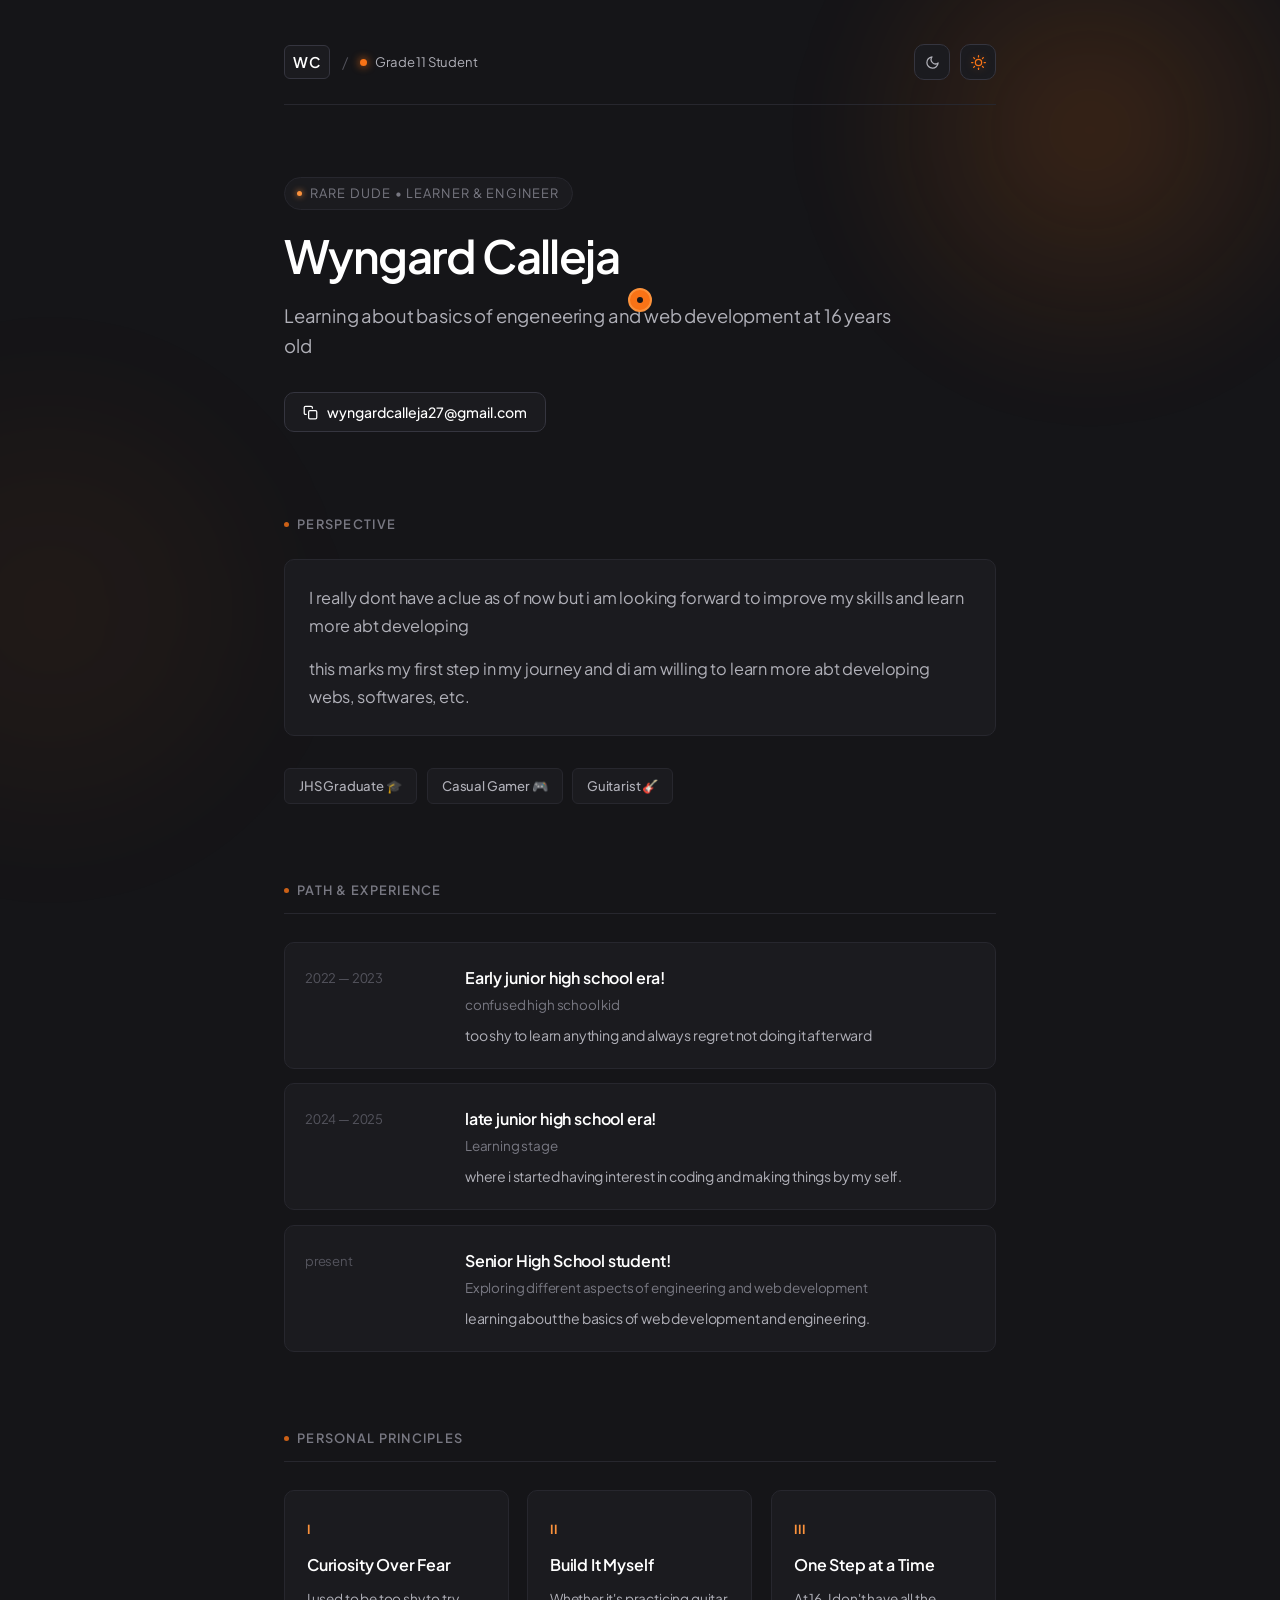
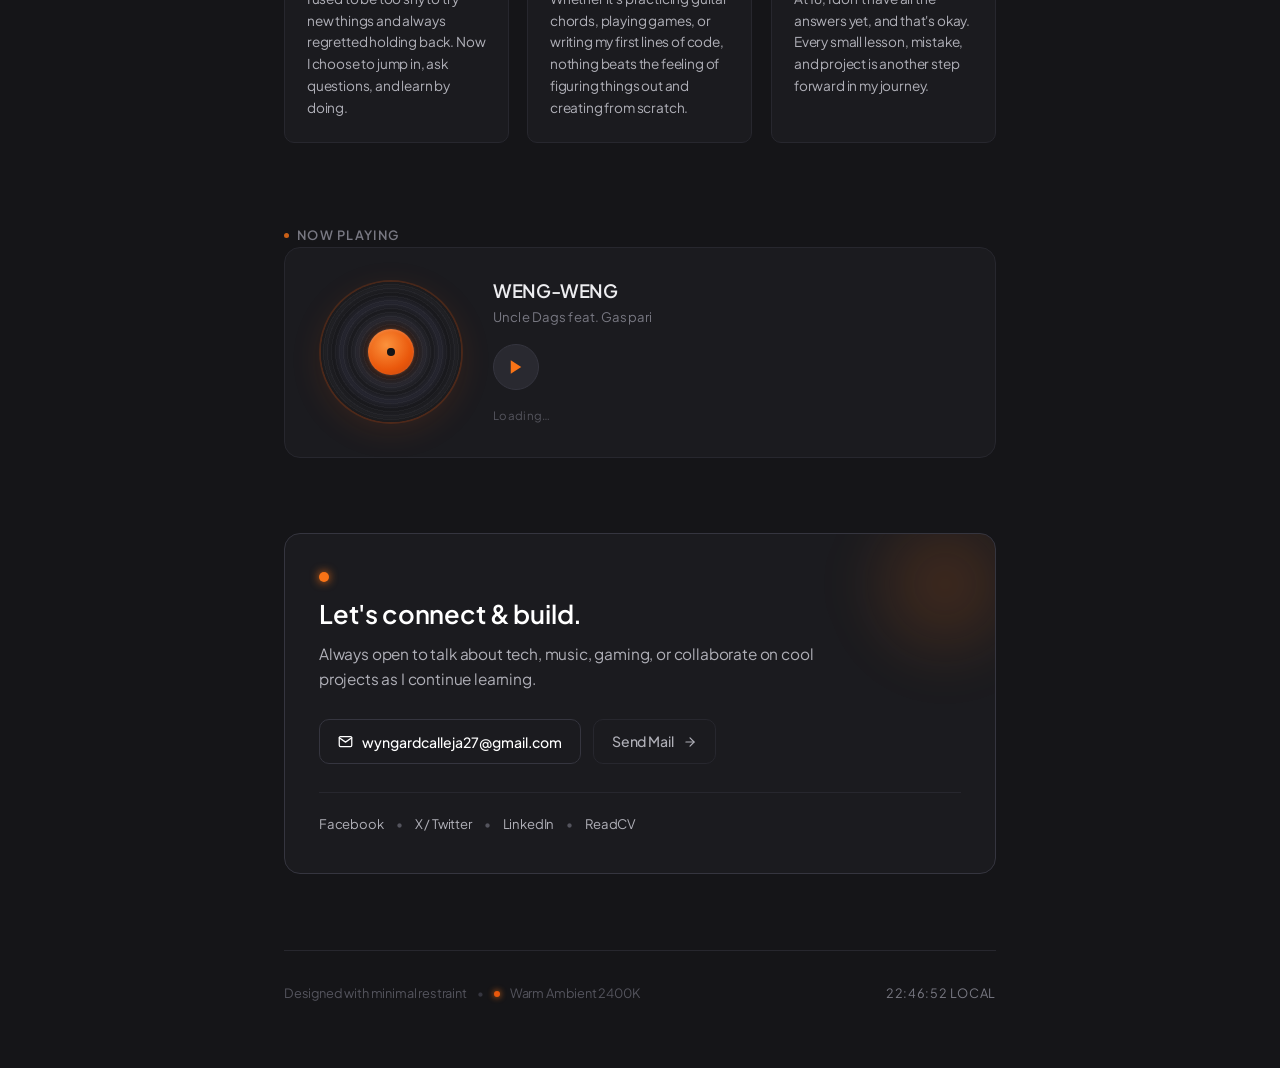
==== commit b2a0bbec: "change" ====
--- a/index.html
+++ b/index.html
@@ -231,7 +231,7 @@
               <button class="music-play-btn" id="musicPlayBtn" aria-label="Play or Pause">
                 <!-- Play icon (default) -->
                 <svg id="musicPlayIcon" width="18" height="18" viewBox="0 0 24 24" fill="currentColor">
-                  <polygon points="5,3 19,12 5,21"/>
+                  <polygon points="5,3 19,12 5,21" />
                 </svg>
               </button>
             </div>
@@ -240,7 +240,8 @@
           </div>
 
           <!-- Hidden YouTube iframe container -->
-          <div id="ytPlayer" style="position:absolute;width:1px;height:1px;opacity:0;pointer-events:none;" aria-hidden="true"></div>
+          <div id="ytPlayer" style="position:absolute;width:1px;height:1px;opacity:0;pointer-events:none;"
+            aria-hidden="true"></div>
         </div>
       </section>
 
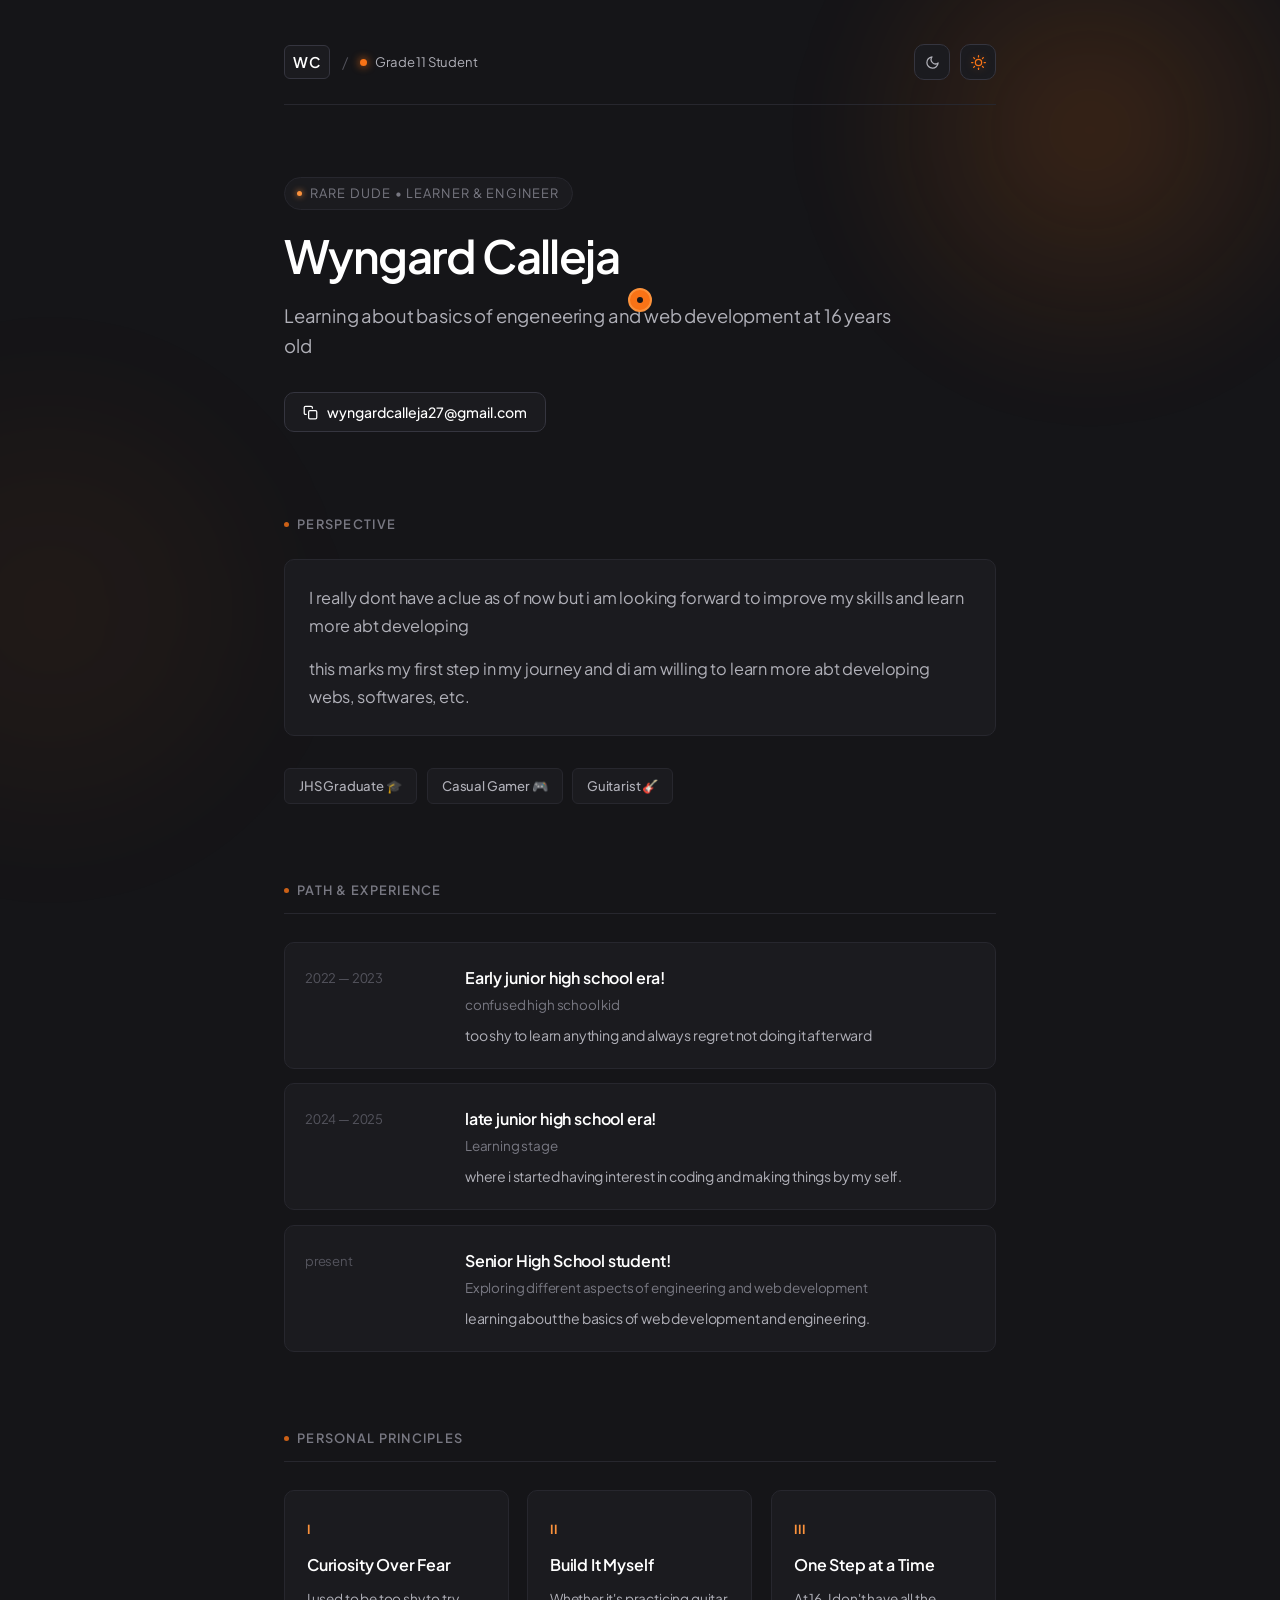
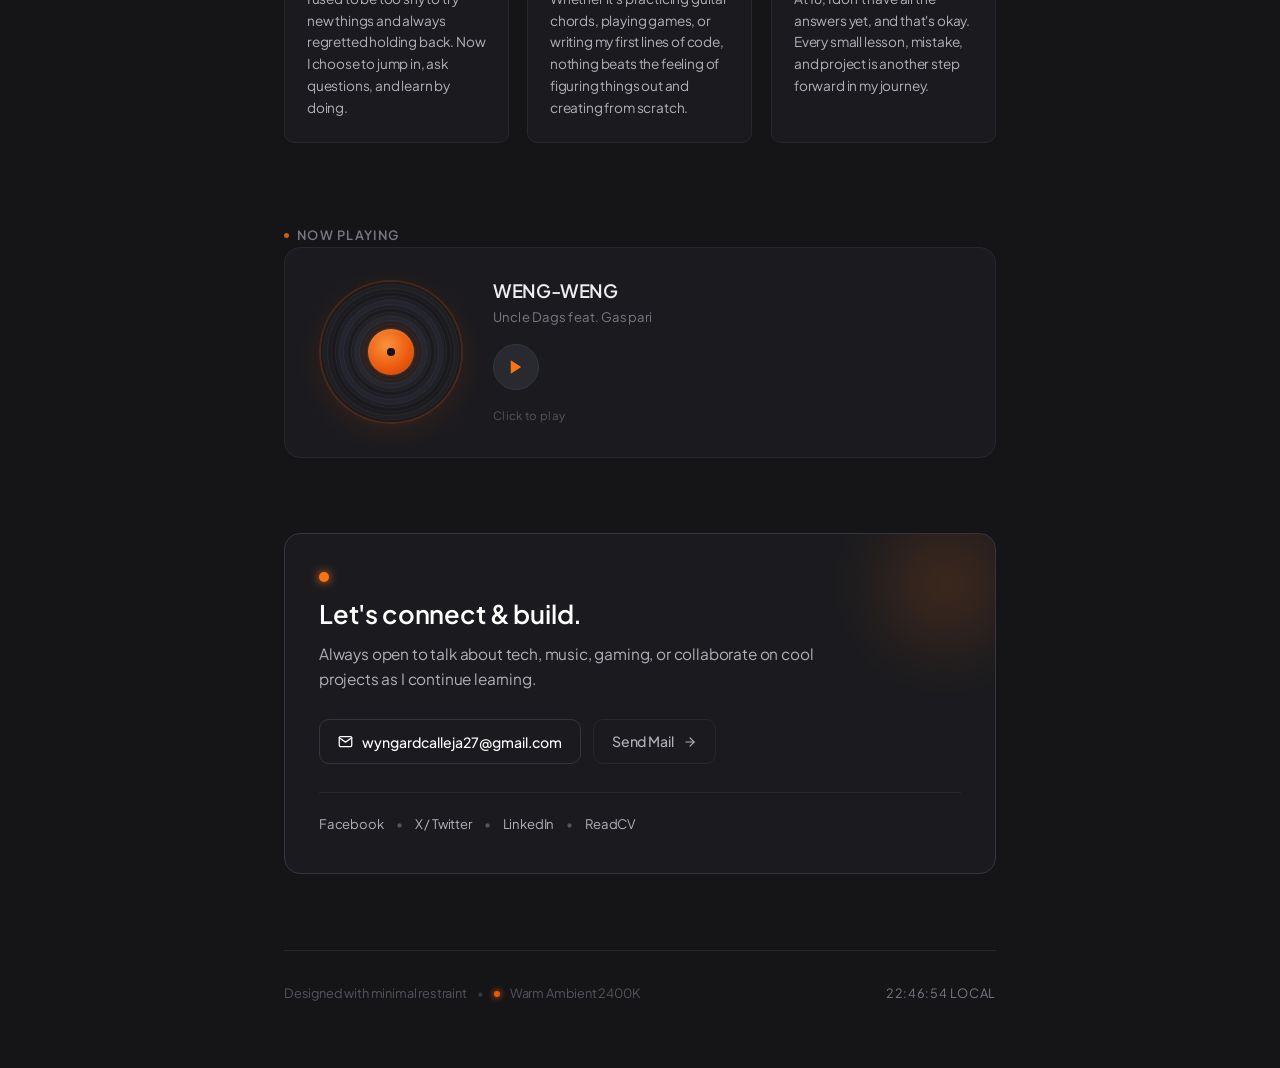
==== commit f03886a4: "change" ====
--- a/index.html
+++ b/index.html
@@ -236,12 +236,13 @@
               </button>
             </div>
 
-            <div class="music-status" id="musicStatus">Click to load &amp; play</div>
-          </div>
-
-          <!-- Hidden YouTube iframe container -->
-          <div id="ytPlayer" style="position:absolute;width:1px;height:1px;opacity:0;pointer-events:none;"
-            aria-hidden="true"></div>
+            <div class="music-status" id="musicStatus">Click to play</div>
+          </div>
+
+          <!-- Local audio source -->
+          <audio id="siteAudio" preload="auto" loop
+            src="web audio/Uncle Dags - WENG-WENG (feat. Gaspari) [Official Audio].mp3"
+            aria-hidden="true"></audio>
         </div>
       </section>
 
